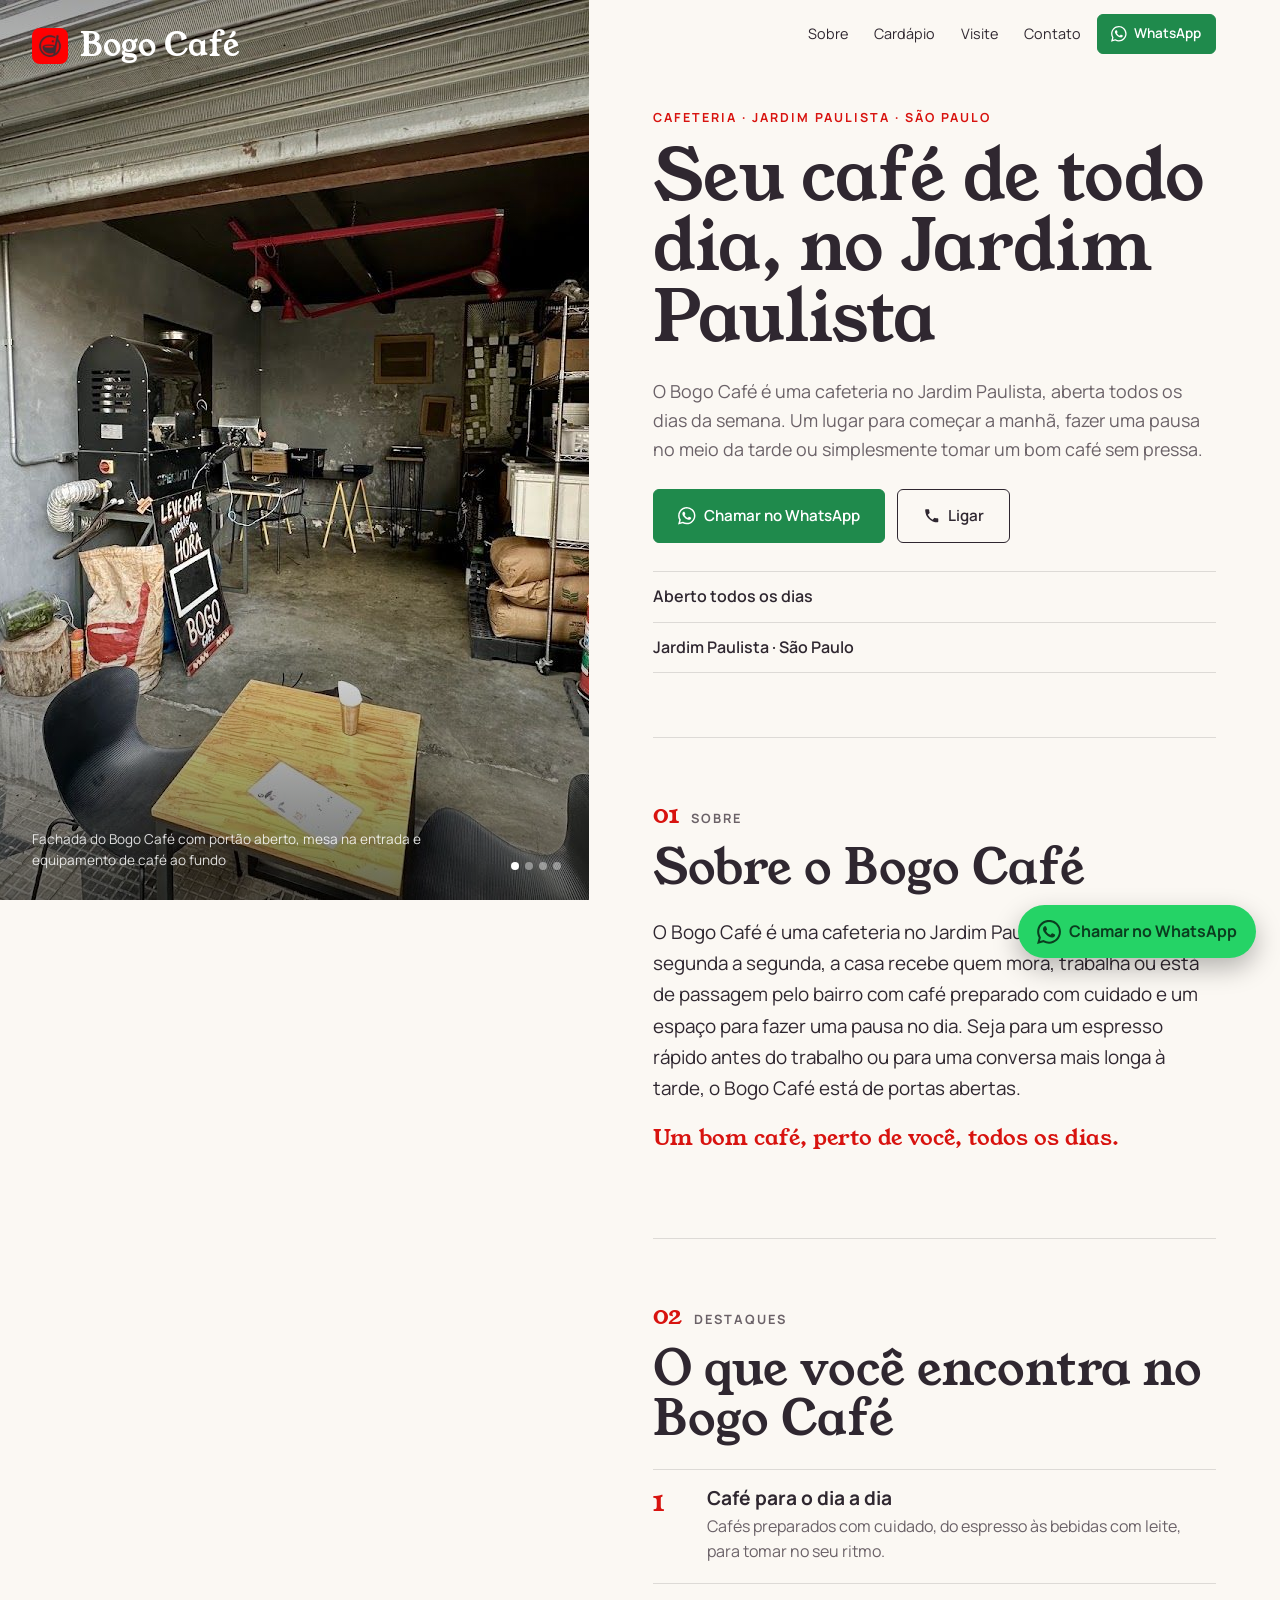
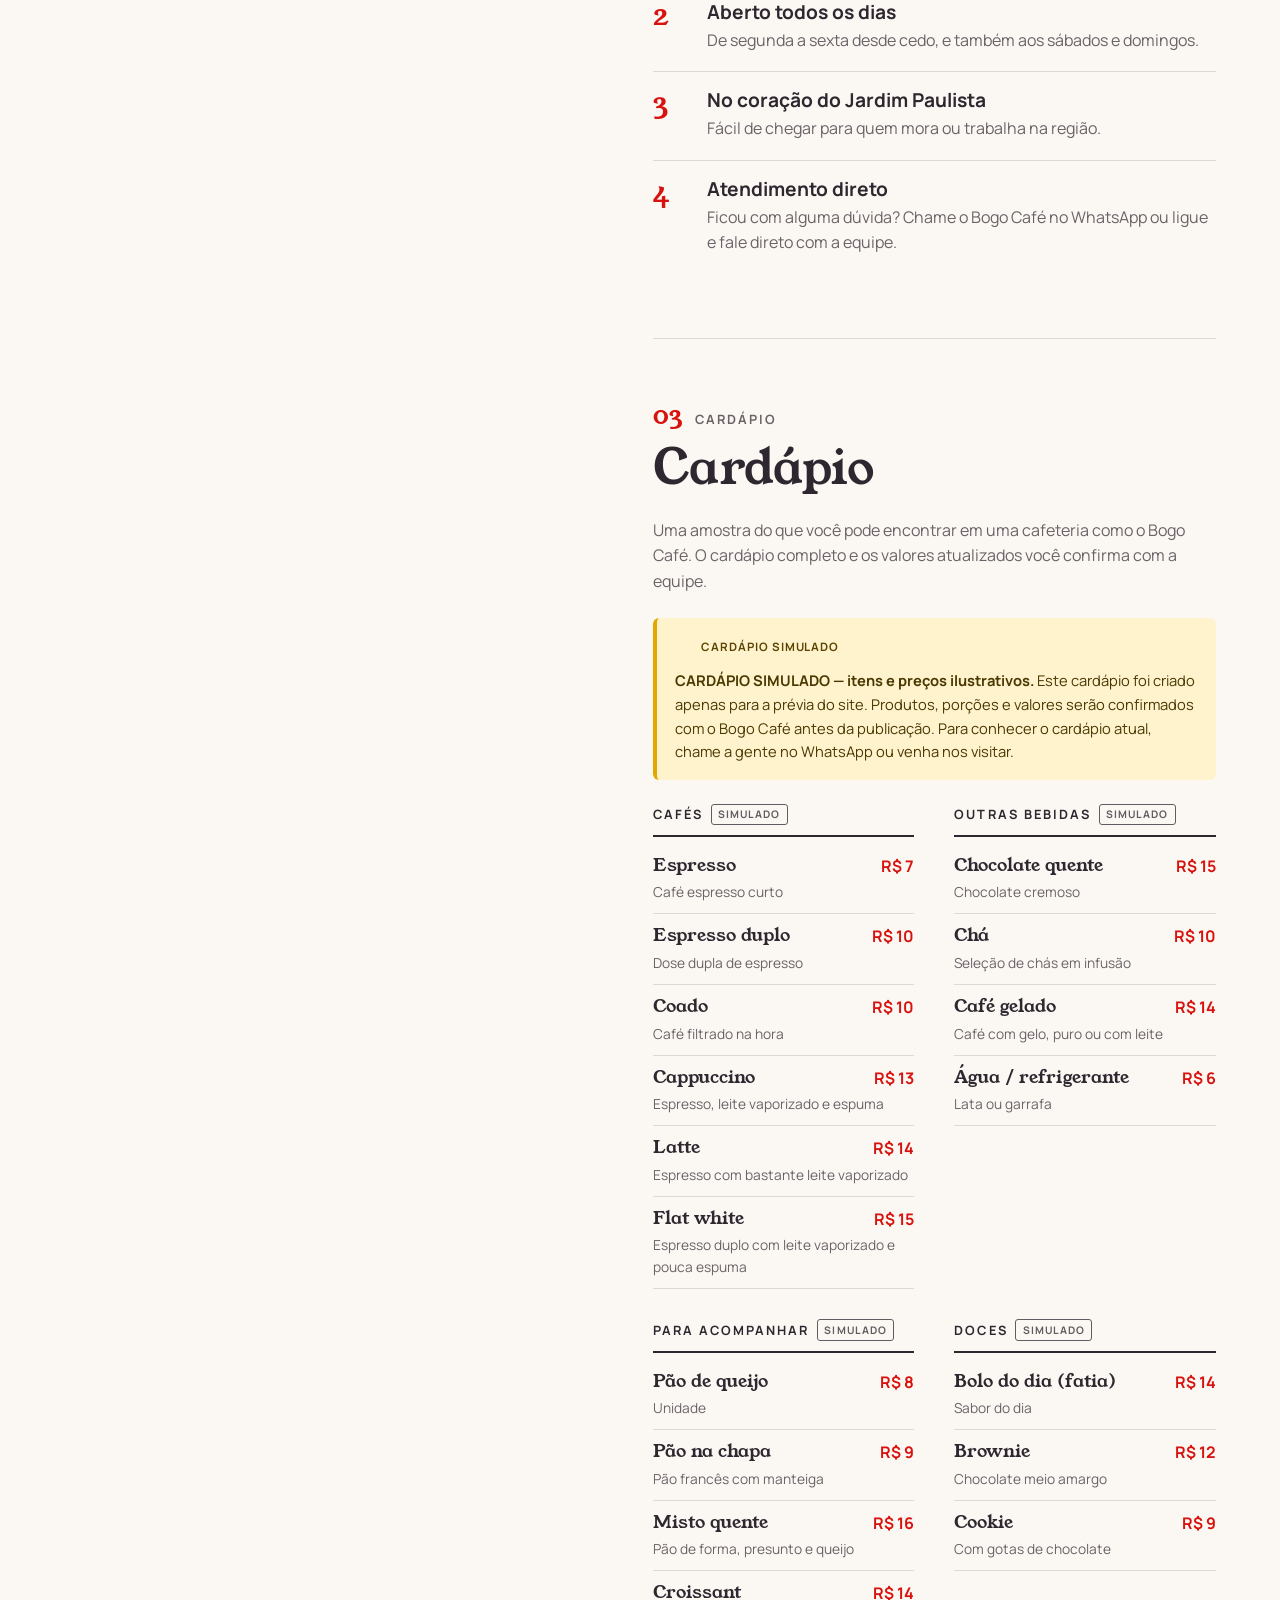
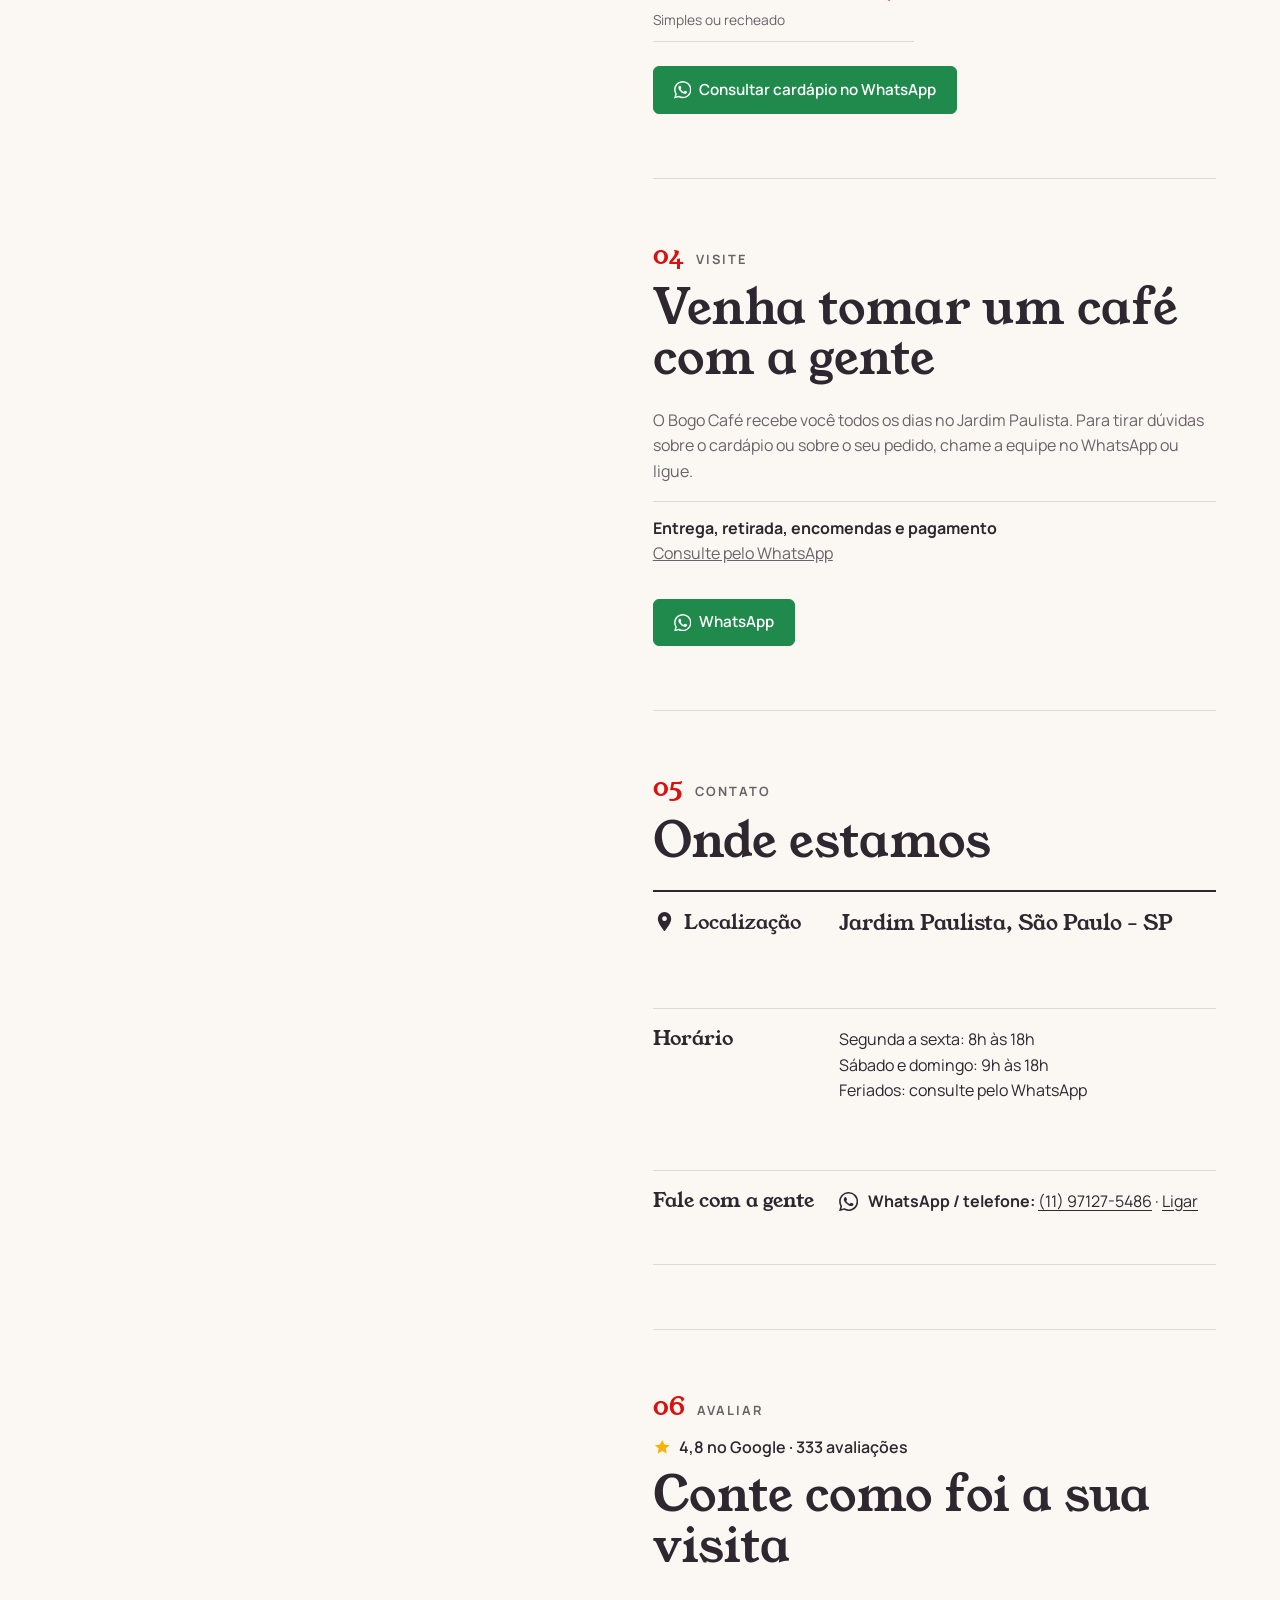
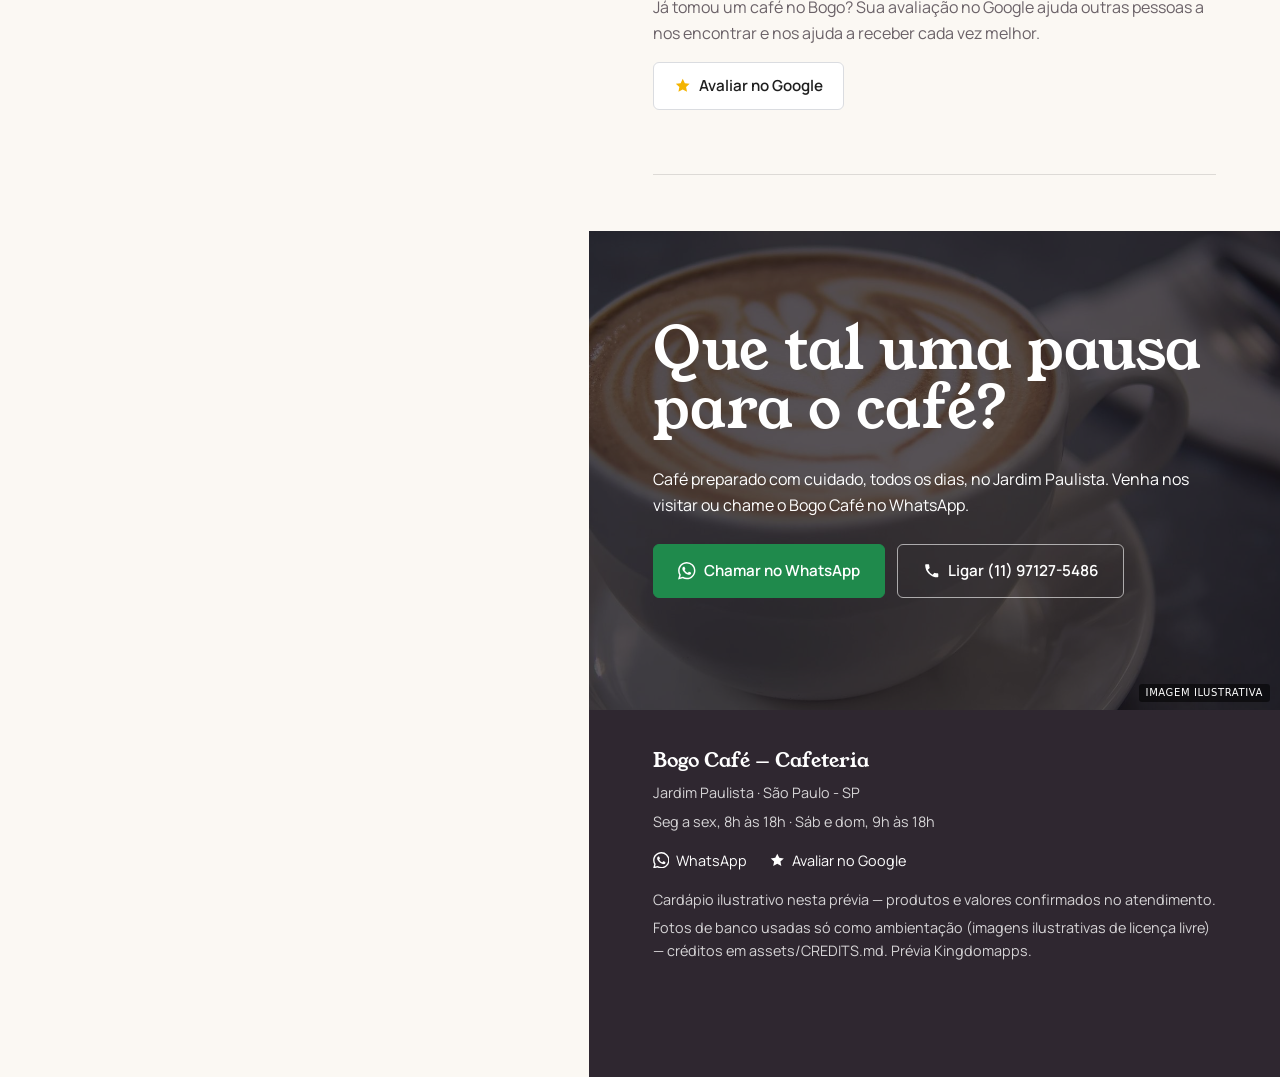
==== v2/index.html @ 87b7ca01 "publish: Bogo Café — 2 estruturas de layout (copy.md)" ====
<!DOCTYPE html>
<html lang="pt-BR">
<head>
<meta charset="UTF-8" />
<meta name="viewport" content="width=device-width, initial-scale=1" />
<meta name="robots" content="noindex, nofollow" />
<title>Bogo Café | Cafeteria no Jardim Paulista, São Paulo</title>
<meta name="description" content="Cafeteria no Jardim Paulista, em São Paulo. Aberta todos os dias para o seu café, com calma ou de passagem. Chame o Bogo Café no WhatsApp ou venha nos visitar." />
<meta name="theme-color" content="#2f2730" />
<link rel="icon" type="image/jpeg" href="../assets/img/mark.jpg" />
<link rel="preconnect" href="https://fonts.googleapis.com" />
<link rel="preconnect" href="https://fonts.gstatic.com" crossorigin />
<link rel="stylesheet" href="https://fonts.googleapis.com/css2?family=Young+Serif&family=Manrope:wght@400;500;600;700&display=swap" />
<link rel="stylesheet" href="../assets/core.css" />
<link rel="stylesheet" href="../assets/E06.css" />
<style>:root{--brand:#d8130f;--brand2:#f5efe6;--brand-ink:#2f2730}</style>
</head>
<body class="est-E06" data-hours='{"0": [[9, 18]], "1": [[8, 18]], "2": [[8, 18]], "3": [[8, 18]], "4": [[8, 18]], "5": [[8, 18]], "6": [[9, 18]]}' data-hours-unknown='[]'>
<!-- Kingdomapps · estrutura E06 (Janela fixa) · v2 · copy: copy.md -->
<a class="skip" href="#conteudo">Pular para o conteúdo</a>
<div class="e6-split">
<div class="e6-window" aria-label="Fotos de Bogo Café">
  <figure class="e6-frame on" data-i="0"><img src="../assets/img/fotos-foto-3.jpg" width="1200" height="900" alt="Fachada do Bogo Café com portão aberto, mesa na entrada e equipamento de café ao fundo" /><figcaption>Fachada do Bogo Café com portão aberto, mesa na entrada e equipamento de café ao fundo</figcaption></figure><figure class="e6-frame" data-i="1"><img src="../assets/img/fotos-foto-2.jpg" width="900" height="1200" alt="Balcão do Bogo Café com máquina de espresso e placas vermelhas com nomes de bebidas" loading="lazy" decoding="async" /><figcaption>Balcão do Bogo Café com máquina de espresso e placas vermelhas com nomes de bebidas</figcaption></figure><figure class="e6-frame" data-i="2"><img src="../assets/img/fotos-foto-4.jpg" width="770" height="1200" alt="Café com leite com arte na espuma, café coado, pão de queijo e fatia de bolo sobre mesa de madeira" loading="lazy" decoding="async" /><figcaption>Café com leite com arte na espuma, café coado, pão de queijo e fatia de bolo sobre mesa de madeira</figcaption></figure><figure class="e6-frame" data-i="3"><img src="../assets/img/fotos-foto-1.jpg" width="675" height="1200" alt="Pátio do Bogo Café com cadeiras de praia listradas, mesinha de madeira e plantas" loading="lazy" decoding="async" /><figcaption>Pátio do Bogo Café com cadeiras de praia listradas, mesinha de madeira e plantas</figcaption></figure>
  <div class="e6-window-brand"><img class="brand-mark e6-mark" src="../assets/img/mark.jpg" width="36" height="36" alt="" aria-hidden="true" /><span class="brand-word e6-wm">Bogo Café</span></div>
  <ol class="e6-dots" aria-hidden="true"><li class=on></li><li></li><li></li><li></li></ol>
</div>
<div class="e6-col">
<header class="site-header e6-header" id="header">
  <div class="header-inner e6-header-inner">
    <a class="brand" href="#topo" aria-label="Bogo Café — início"><img class="brand-mark e6-mark" src="../assets/img/mark.jpg" width="36" height="36" alt="" aria-hidden="true" /><span class="brand-word e6-word">Bogo Café</span></a>
    <nav class="site-nav" id="site-nav" aria-label="Principal"><ul><li><a href="#sobre">Sobre</a></li><li><a href="#cardapio">Cardápio</a></li><li><a href="#visite">Visite</a></li><li><a href="#contato">Contato</a></li></ul></nav>
    <a class="btn btn-wa btn-sm header-cta" href="https://wa.me/5511971275486?text=Ol%C3%A1%21%20Vim%20pelo%20site%20do%20Bogo%20Caf%C3%A9%20e%20gostaria%20de%20mais%20informa%C3%A7%C3%B5es." target="_blank" rel="noopener"><svg viewBox="0 0 24 24" aria-hidden="true" focusable="false"><path fill="currentColor" d="M17.47 14.38c-.3-.15-1.76-.87-2.03-.97-.27-.1-.47-.15-.67.15-.2.3-.77.97-.94 1.16-.17.2-.35.22-.64.07-.3-.15-1.26-.46-2.39-1.47-.88-.79-1.48-1.76-1.65-2.06-.17-.3-.02-.46.13-.6.13-.14.3-.35.45-.52.15-.17.2-.3.3-.5.1-.2.05-.37-.03-.52-.07-.15-.67-1.61-.92-2.2-.24-.58-.49-.5-.67-.51h-.57c-.2 0-.52.07-.8.37-.27.3-1.04 1.02-1.04 2.48s1.07 2.88 1.21 3.07c.15.2 2.1 3.2 5.08 4.49.71.31 1.26.49 1.7.63.71.22 1.36.19 1.87.12.57-.09 1.76-.72 2-1.41.25-.7.25-1.29.18-1.41-.08-.13-.27-.2-.57-.35zM12.05 21.78a9.87 9.87 0 0 1-5.03-1.38l-.36-.21-3.74.98 1-3.65-.24-.37a9.86 9.86 0 0 1-1.51-5.26c0-5.45 4.44-9.88 9.89-9.88 2.64 0 5.12 1.03 6.99 2.9a9.83 9.83 0 0 1 2.89 6.99c0 5.45-4.44 9.88-9.89 9.88zm8.41-18.3A11.82 11.82 0 0 0 12.05 0C5.5 0 .16 5.34.16 11.89c0 2.1.55 4.14 1.59 5.95L.06 24l6.3-1.65a11.88 11.88 0 0 0 5.69 1.45c6.55 0 11.89-5.34 11.89-11.89 0-3.18-1.24-6.17-3.48-8.41z"/></svg><span>WhatsApp</span></a>
    <button class="nav-toggle" type="button" aria-expanded="false" aria-controls="site-nav"><span class="sr-only">Abrir menu</span><span class="bars" aria-hidden="true"></span></button>
  </div>
</header>
<main id="conteudo">
<section class="e6-sec e6-hero" id="topo" data-shot="0" aria-labelledby="hero-title">
  <figure class="e6-inline e6-inline-hero"><img src="../assets/img/fotos-foto-3.jpg" width="1200" height="900" alt="Fachada do Bogo Café com portão aberto, mesa na entrada e equipamento de café ao fundo" fetchpriority="high" /></figure>
  <p class="e6-eyebrow">Cafeteria · Jardim Paulista · São Paulo</p>
  <h1 id="hero-title">Seu café de todo dia, no Jardim Paulista</h1>
  <p class="e6-lead">O Bogo Café é uma cafeteria no Jardim Paulista, aberta todos os dias da semana. Um lugar para começar a manhã, fazer uma pausa no meio da tarde ou simplesmente tomar um bom café sem pressa.</p>
  <div class="hero-ctas"><a class="btn btn-wa btn-lg" href="https://wa.me/5511971275486?text=Ol%C3%A1%21%20Vim%20pelo%20site%20do%20Bogo%20Caf%C3%A9%20e%20gostaria%20de%20mais%20informa%C3%A7%C3%B5es." target="_blank" rel="noopener"><svg viewBox="0 0 24 24" aria-hidden="true" focusable="false"><path fill="currentColor" d="M17.47 14.38c-.3-.15-1.76-.87-2.03-.97-.27-.1-.47-.15-.67.15-.2.3-.77.97-.94 1.16-.17.2-.35.22-.64.07-.3-.15-1.26-.46-2.39-1.47-.88-.79-1.48-1.76-1.65-2.06-.17-.3-.02-.46.13-.6.13-.14.3-.35.45-.52.15-.17.2-.3.3-.5.1-.2.05-.37-.03-.52-.07-.15-.67-1.61-.92-2.2-.24-.58-.49-.5-.67-.51h-.57c-.2 0-.52.07-.8.37-.27.3-1.04 1.02-1.04 2.48s1.07 2.88 1.21 3.07c.15.2 2.1 3.2 5.08 4.49.71.31 1.26.49 1.7.63.71.22 1.36.19 1.87.12.57-.09 1.76-.72 2-1.41.25-.7.25-1.29.18-1.41-.08-.13-.27-.2-.57-.35zM12.05 21.78a9.87 9.87 0 0 1-5.03-1.38l-.36-.21-3.74.98 1-3.65-.24-.37a9.86 9.86 0 0 1-1.51-5.26c0-5.45 4.44-9.88 9.89-9.88 2.64 0 5.12 1.03 6.99 2.9a9.83 9.83 0 0 1 2.89 6.99c0 5.45-4.44 9.88-9.89 9.88zm8.41-18.3A11.82 11.82 0 0 0 12.05 0C5.5 0 .16 5.34.16 11.89c0 2.1.55 4.14 1.59 5.95L.06 24l6.3-1.65a11.88 11.88 0 0 0 5.69 1.45c6.55 0 11.89-5.34 11.89-11.89 0-3.18-1.24-6.17-3.48-8.41z"/></svg><span>Chamar no WhatsApp</span></a><a class="btn btn-ghost btn-lg btn-tel" href="tel:+5511971275486"><svg viewBox="0 0 24 24" aria-hidden="true" focusable="false"><path fill="currentColor" d="M6.6 10.8a15.1 15.1 0 0 0 6.6 6.6l2.2-2.2a1 1 0 0 1 1-.25 11.4 11.4 0 0 0 3.6.57 1 1 0 0 1 1 1V20a1 1 0 0 1-1 1A17 17 0 0 1 3 4a1 1 0 0 1 1-1h3.5a1 1 0 0 1 1 1c0 1.25.2 2.45.57 3.57a1 1 0 0 1-.25 1z"/></svg><span>Ligar</span></a></div>
  <p class="open-badge" data-open-badge hidden></p>
  <ul class="e6-facts"><li>Aberto todos os dias</li><li>Jardim Paulista · São Paulo</li></ul>
</section>
<section class="e6-sec" id="sobre" data-shot="1" aria-labelledby="sobre-title">
  <figure class="e6-inline"><img src="../assets/img/fotos-foto-2.jpg" width="900" height="1200" alt="Balcão do Bogo Café com máquina de espresso e placas vermelhas com nomes de bebidas" loading="lazy" decoding="async" /></figure><p class="e6-chap"><span>01</span>Sobre</p><h2 id="sobre-title">Sobre o Bogo Café</h2><p class="e6-big">O Bogo Café é uma cafeteria no Jardim Paulista, em São Paulo. De segunda a segunda, a casa recebe quem mora, trabalha ou está de passagem pelo bairro com café preparado com cuidado e um espaço para fazer uma pausa no dia. Seja para um espresso rápido antes do trabalho ou para uma conversa mais longa à tarde, o Bogo Café está de portas abertas.</p><p class="e6-sign">Um bom café, perto de você, todos os dias.</p>
</section>
<section class="e6-sec" id="destaques" data-shot="2" aria-labelledby="dest-title">
  <figure class="e6-inline"><img src="../assets/img/fotos-foto-4.jpg" width="770" height="1200" alt="Café com leite com arte na espuma, café coado, pão de queijo e fatia de bolo sobre mesa de madeira" loading="lazy" decoding="async" /></figure><p class="e6-chap"><span>02</span>Destaques</p><h2 id="dest-title">O que você encontra no Bogo Café</h2><ol class="e6-list"><li><span class="e6-n" aria-hidden="true">1</span><div><h3>Café para o dia a dia</h3><p>Cafés preparados com cuidado, do espresso às bebidas com leite, para tomar no seu ritmo.</p></div></li><li><span class="e6-n" aria-hidden="true">2</span><div><h3>Aberto todos os dias</h3><p>De segunda a sexta desde cedo, e também aos sábados e domingos.</p></div></li><li><span class="e6-n" aria-hidden="true">3</span><div><h3>No coração do Jardim Paulista</h3><p>Fácil de chegar para quem mora ou trabalha na região.</p></div></li><li><span class="e6-n" aria-hidden="true">4</span><div><h3>Atendimento direto</h3><p>Ficou com alguma dúvida? Chame o Bogo Café no WhatsApp ou ligue e fale direto com a equipe.</p></div></li></ol>
</section>
<section class="e6-sec" id="cardapio" data-shot="3" aria-labelledby="menu-title">
  <figure class="e6-inline"><img src="../assets/img/fotos-foto-1.jpg" width="675" height="1200" alt="Pátio do Bogo Café com cadeiras de praia listradas, mesinha de madeira e plantas" loading="lazy" decoding="async" /></figure><p class="e6-chap"><span>03</span>Cardápio</p><h2 id="menu-title">Cardápio</h2><p class="e6-muted">Uma amostra do que você pode encontrar em uma cafeteria como o Bogo Café. O cardápio completo e os valores atualizados você confirma com a equipe.</p>
  <div class="sim-notice" role="note"><span class="sim-badge">Cardápio simulado</span><p><strong>CARDÁPIO SIMULADO — itens e preços ilustrativos.</strong> Este cardápio foi criado apenas para a prévia do site. Produtos, porções e valores serão confirmados com o Bogo Café antes da publicação. Para conhecer o cardápio atual, chame a gente no WhatsApp ou venha nos visitar.</p></div>
  <div class="e6-menu"><div class="e6-cat"><h3>Cafés <span class="sim-tag">Simulado</span></h3><ul><li><span class="e6-dish">Espresso</span><span class="e6-price">R$ 7</span><span class="e6-desc">Café espresso curto</span></li><li><span class="e6-dish">Espresso duplo</span><span class="e6-price">R$ 10</span><span class="e6-desc">Dose dupla de espresso</span></li><li><span class="e6-dish">Coado</span><span class="e6-price">R$ 10</span><span class="e6-desc">Café filtrado na hora</span></li><li><span class="e6-dish">Cappuccino</span><span class="e6-price">R$ 13</span><span class="e6-desc">Espresso, leite vaporizado e espuma</span></li><li><span class="e6-dish">Latte</span><span class="e6-price">R$ 14</span><span class="e6-desc">Espresso com bastante leite vaporizado</span></li><li><span class="e6-dish">Flat white</span><span class="e6-price">R$ 15</span><span class="e6-desc">Espresso duplo com leite vaporizado e pouca espuma</span></li></ul></div><div class="e6-cat"><h3>Outras bebidas <span class="sim-tag">Simulado</span></h3><ul><li><span class="e6-dish">Chocolate quente</span><span class="e6-price">R$ 15</span><span class="e6-desc">Chocolate cremoso</span></li><li><span class="e6-dish">Chá</span><span class="e6-price">R$ 10</span><span class="e6-desc">Seleção de chás em infusão</span></li><li><span class="e6-dish">Café gelado</span><span class="e6-price">R$ 14</span><span class="e6-desc">Café com gelo, puro ou com leite</span></li><li><span class="e6-dish">Água / refrigerante</span><span class="e6-price">R$ 6</span><span class="e6-desc">Lata ou garrafa</span></li></ul></div><div class="e6-cat"><h3>Para acompanhar <span class="sim-tag">Simulado</span></h3><ul><li><span class="e6-dish">Pão de queijo</span><span class="e6-price">R$ 8</span><span class="e6-desc">Unidade</span></li><li><span class="e6-dish">Pão na chapa</span><span class="e6-price">R$ 9</span><span class="e6-desc">Pão francês com manteiga</span></li><li><span class="e6-dish">Misto quente</span><span class="e6-price">R$ 16</span><span class="e6-desc">Pão de forma, presunto e queijo</span></li><li><span class="e6-dish">Croissant</span><span class="e6-price">R$ 14</span><span class="e6-desc">Simples ou recheado</span></li></ul></div><div class="e6-cat"><h3>Doces <span class="sim-tag">Simulado</span></h3><ul><li><span class="e6-dish">Bolo do dia (fatia)</span><span class="e6-price">R$ 14</span><span class="e6-desc">Sabor do dia</span></li><li><span class="e6-dish">Brownie</span><span class="e6-price">R$ 12</span><span class="e6-desc">Chocolate meio amargo</span></li><li><span class="e6-dish">Cookie</span><span class="e6-price">R$ 9</span><span class="e6-desc">Com gotas de chocolate</span></li></ul></div></div>
  <div class="e6-after"><a class="btn btn-wa" href="https://wa.me/5511971275486?text=Ol%C3%A1%21%20Vim%20pelo%20site%20do%20Bogo%20Caf%C3%A9%20e%20gostaria%20de%20mais%20informa%C3%A7%C3%B5es." target="_blank" rel="noopener"><svg viewBox="0 0 24 24" aria-hidden="true" focusable="false"><path fill="currentColor" d="M17.47 14.38c-.3-.15-1.76-.87-2.03-.97-.27-.1-.47-.15-.67.15-.2.3-.77.97-.94 1.16-.17.2-.35.22-.64.07-.3-.15-1.26-.46-2.39-1.47-.88-.79-1.48-1.76-1.65-2.06-.17-.3-.02-.46.13-.6.13-.14.3-.35.45-.52.15-.17.2-.3.3-.5.1-.2.05-.37-.03-.52-.07-.15-.67-1.61-.92-2.2-.24-.58-.49-.5-.67-.51h-.57c-.2 0-.52.07-.8.37-.27.3-1.04 1.02-1.04 2.48s1.07 2.88 1.21 3.07c.15.2 2.1 3.2 5.08 4.49.71.31 1.26.49 1.7.63.71.22 1.36.19 1.87.12.57-.09 1.76-.72 2-1.41.25-.7.25-1.29.18-1.41-.08-.13-.27-.2-.57-.35zM12.05 21.78a9.87 9.87 0 0 1-5.03-1.38l-.36-.21-3.74.98 1-3.65-.24-.37a9.86 9.86 0 0 1-1.51-5.26c0-5.45 4.44-9.88 9.89-9.88 2.64 0 5.12 1.03 6.99 2.9a9.83 9.83 0 0 1 2.89 6.99c0 5.45-4.44 9.88-9.89 9.88zm8.41-18.3A11.82 11.82 0 0 0 12.05 0C5.5 0 .16 5.34.16 11.89c0 2.1.55 4.14 1.59 5.95L.06 24l6.3-1.65a11.88 11.88 0 0 0 5.69 1.45c6.55 0 11.89-5.34 11.89-11.89 0-3.18-1.24-6.17-3.48-8.41z"/></svg><span>Consultar cardápio no WhatsApp</span></a></div>
</section>
<section class="e6-sec" id="visite" data-shot="4" aria-labelledby="ent-title">
  <figure class="e6-inline"><img src="../assets/img/fotos-foto-3.jpg" width="1200" height="900" alt="Fachada do Bogo Café com portão aberto, mesa na entrada e equipamento de café ao fundo" loading="lazy" decoding="async" /></figure><p class="e6-chap"><span>04</span>Visite</p><h2 id="ent-title">Venha tomar um café com a gente</h2><p class="e6-muted">O Bogo Café recebe você todos os dias no Jardim Paulista. Para tirar dúvidas sobre o cardápio ou sobre o seu pedido, chame a equipe no WhatsApp ou ligue.</p>
  <dl class="e6-kv"><div><dt>Entrega, retirada, encomendas e pagamento</dt><dd><a href="https://wa.me/5511971275486?text=Ol%C3%A1%21%20Vim%20pelo%20site%20do%20Bogo%20Caf%C3%A9%20e%20gostaria%20de%20mais%20informa%C3%A7%C3%B5es." target="_blank" rel="noopener">Consulte pelo WhatsApp</a></dd></div></dl><div class="order-links"><a class="btn btn-wa" href="https://wa.me/5511971275486?text=Ol%C3%A1%21%20Vim%20pelo%20site%20do%20Bogo%20Caf%C3%A9%20e%20gostaria%20de%20mais%20informa%C3%A7%C3%B5es." target="_blank" rel="noopener"><svg viewBox="0 0 24 24" aria-hidden="true" focusable="false"><path fill="currentColor" d="M17.47 14.38c-.3-.15-1.76-.87-2.03-.97-.27-.1-.47-.15-.67.15-.2.3-.77.97-.94 1.16-.17.2-.35.22-.64.07-.3-.15-1.26-.46-2.39-1.47-.88-.79-1.48-1.76-1.65-2.06-.17-.3-.02-.46.13-.6.13-.14.3-.35.45-.52.15-.17.2-.3.3-.5.1-.2.05-.37-.03-.52-.07-.15-.67-1.61-.92-2.2-.24-.58-.49-.5-.67-.51h-.57c-.2 0-.52.07-.8.37-.27.3-1.04 1.02-1.04 2.48s1.07 2.88 1.21 3.07c.15.2 2.1 3.2 5.08 4.49.71.31 1.26.49 1.7.63.71.22 1.36.19 1.87.12.57-.09 1.76-.72 2-1.41.25-.7.25-1.29.18-1.41-.08-.13-.27-.2-.57-.35zM12.05 21.78a9.87 9.87 0 0 1-5.03-1.38l-.36-.21-3.74.98 1-3.65-.24-.37a9.86 9.86 0 0 1-1.51-5.26c0-5.45 4.44-9.88 9.89-9.88 2.64 0 5.12 1.03 6.99 2.9a9.83 9.83 0 0 1 2.89 6.99c0 5.45-4.44 9.88-9.89 9.88zm8.41-18.3A11.82 11.82 0 0 0 12.05 0C5.5 0 .16 5.34.16 11.89c0 2.1.55 4.14 1.59 5.95L.06 24l6.3-1.65a11.88 11.88 0 0 0 5.69 1.45c6.55 0 11.89-5.34 11.89-11.89 0-3.18-1.24-6.17-3.48-8.41z"/></svg><span>WhatsApp</span></a></div>
</section>
<section class="e6-sec" id="contato" data-shot="5" aria-labelledby="ct-title">
  <p class="e6-chap"><span>05</span>Contato</p><h2 id="ct-title">Onde estamos</h2>
  <div class="e6-sheet"><div class="ct-card ct-addr"><h3><svg viewBox="0 0 24 24" aria-hidden="true" focusable="false"><path fill="currentColor" d="M12 2a7 7 0 0 0-7 7c0 5.25 7 13 7 13s7-7.75 7-13a7 7 0 0 0-7-7zm0 9.5a2.5 2.5 0 1 1 0-5 2.5 2.5 0 0 1 0 5z"/></svg><span>Localização</span></h3><p>Jardim Paulista, São Paulo - SP</p></div><div class="ct-card ct-hours"><h3>Horário</h3><p>Segunda a sexta: 8h às 18h<br />Sábado e domingo: 9h às 18h<br />Feriados: consulte pelo WhatsApp</p><p class="open-badge" data-open-badge hidden></p></div><div class="ct-card"><h3>Fale com a gente</h3><ul class="ct-list"><li><svg viewBox="0 0 24 24" aria-hidden="true" focusable="false"><path fill="currentColor" d="M17.47 14.38c-.3-.15-1.76-.87-2.03-.97-.27-.1-.47-.15-.67.15-.2.3-.77.97-.94 1.16-.17.2-.35.22-.64.07-.3-.15-1.26-.46-2.39-1.47-.88-.79-1.48-1.76-1.65-2.06-.17-.3-.02-.46.13-.6.13-.14.3-.35.45-.52.15-.17.2-.3.3-.5.1-.2.05-.37-.03-.52-.07-.15-.67-1.61-.92-2.2-.24-.58-.49-.5-.67-.51h-.57c-.2 0-.52.07-.8.37-.27.3-1.04 1.02-1.04 2.48s1.07 2.88 1.21 3.07c.15.2 2.1 3.2 5.08 4.49.71.31 1.26.49 1.7.63.71.22 1.36.19 1.87.12.57-.09 1.76-.72 2-1.41.25-.7.25-1.29.18-1.41-.08-.13-.27-.2-.57-.35zM12.05 21.78a9.87 9.87 0 0 1-5.03-1.38l-.36-.21-3.74.98 1-3.65-.24-.37a9.86 9.86 0 0 1-1.51-5.26c0-5.45 4.44-9.88 9.89-9.88 2.64 0 5.12 1.03 6.99 2.9a9.83 9.83 0 0 1 2.89 6.99c0 5.45-4.44 9.88-9.89 9.88zm8.41-18.3A11.82 11.82 0 0 0 12.05 0C5.5 0 .16 5.34.16 11.89c0 2.1.55 4.14 1.59 5.95L.06 24l6.3-1.65a11.88 11.88 0 0 0 5.69 1.45c6.55 0 11.89-5.34 11.89-11.89 0-3.18-1.24-6.17-3.48-8.41z"/></svg><span><strong>WhatsApp / telefone:</strong> <a href="https://wa.me/5511971275486?text=Ol%C3%A1%21%20Vim%20pelo%20site%20do%20Bogo%20Caf%C3%A9%20e%20gostaria%20de%20mais%20informa%C3%A7%C3%B5es." target="_blank" rel="noopener">(11) 97127-5486</a> · <a href="tel:+5511971275486">Ligar</a></span></li></ul></div></div>
</section>
<section class="e6-sec e6-review" id="avaliar" data-shot="6" aria-labelledby="av-title">
  <p class="e6-chap"><span>06</span>Avaliar</p><p class="selo"><svg viewBox="0 0 24 24" aria-hidden="true" focusable="false"><path fill="currentColor" d="M12 2.5l2.9 6 6.6.8-4.9 4.5 1.3 6.5L12 17.1l-5.9 3.2 1.3-6.5L2.5 9.3l6.6-.8z"/></svg><span>4,8 no Google · 333 avaliações</span></p><h2 id="av-title">Conte como foi a sua visita</h2><p class="e6-muted">Já tomou um café no Bogo? Sua avaliação no Google ajuda outras pessoas a nos encontrar e nos ajuda a receber cada vez melhor.</p><a class="btn btn-review" href="https://search.google.com/local/writereview?placeid=ChIJn5qVHu9ZzpQRwru6_Yf-N1U" target="_blank" rel="noopener"><svg viewBox="0 0 24 24" aria-hidden="true" focusable="false"><path fill="currentColor" d="M12 2.5l2.9 6 6.6.8-4.9 4.5 1.3 6.5L12 17.1l-5.9 3.2 1.3-6.5L2.5 9.3l6.6-.8z"/></svg><span>Avaliar no Google</span></a>
</section>
<section class="e6-cta cta-final" id="cta-final" aria-labelledby="cta-title">
  <div class="amb amb-cta" style="--amb:url('../assets/img/ambiente-latte-art.jpg')" aria-hidden="true"><span class="amb-tag">Imagem ilustrativa</span></div>
  <div class="e6-cta-inner"><h2 id="cta-title">Que tal uma pausa para o café?</h2><p>Café preparado com cuidado, todos os dias, no Jardim Paulista. Venha nos visitar ou chame o Bogo Café no WhatsApp.</p><div class="hero-ctas"><a class="btn btn-wa btn-lg" href="https://wa.me/5511971275486?text=Ol%C3%A1%21%20Vim%20pelo%20site%20do%20Bogo%20Caf%C3%A9%20e%20gostaria%20de%20mais%20informa%C3%A7%C3%B5es." target="_blank" rel="noopener"><svg viewBox="0 0 24 24" aria-hidden="true" focusable="false"><path fill="currentColor" d="M17.47 14.38c-.3-.15-1.76-.87-2.03-.97-.27-.1-.47-.15-.67.15-.2.3-.77.97-.94 1.16-.17.2-.35.22-.64.07-.3-.15-1.26-.46-2.39-1.47-.88-.79-1.48-1.76-1.65-2.06-.17-.3-.02-.46.13-.6.13-.14.3-.35.45-.52.15-.17.2-.3.3-.5.1-.2.05-.37-.03-.52-.07-.15-.67-1.61-.92-2.2-.24-.58-.49-.5-.67-.51h-.57c-.2 0-.52.07-.8.37-.27.3-1.04 1.02-1.04 2.48s1.07 2.88 1.21 3.07c.15.2 2.1 3.2 5.08 4.49.71.31 1.26.49 1.7.63.71.22 1.36.19 1.87.12.57-.09 1.76-.72 2-1.41.25-.7.25-1.29.18-1.41-.08-.13-.27-.2-.57-.35zM12.05 21.78a9.87 9.87 0 0 1-5.03-1.38l-.36-.21-3.74.98 1-3.65-.24-.37a9.86 9.86 0 0 1-1.51-5.26c0-5.45 4.44-9.88 9.89-9.88 2.64 0 5.12 1.03 6.99 2.9a9.83 9.83 0 0 1 2.89 6.99c0 5.45-4.44 9.88-9.89 9.88zm8.41-18.3A11.82 11.82 0 0 0 12.05 0C5.5 0 .16 5.34.16 11.89c0 2.1.55 4.14 1.59 5.95L.06 24l6.3-1.65a11.88 11.88 0 0 0 5.69 1.45c6.55 0 11.89-5.34 11.89-11.89 0-3.18-1.24-6.17-3.48-8.41z"/></svg><span>Chamar no WhatsApp</span></a><a class="btn btn-ghost btn-lg" href="tel:+5511971275486"><svg viewBox="0 0 24 24" aria-hidden="true" focusable="false"><path fill="currentColor" d="M6.6 10.8a15.1 15.1 0 0 0 6.6 6.6l2.2-2.2a1 1 0 0 1 1-.25 11.4 11.4 0 0 0 3.6.57 1 1 0 0 1 1 1V20a1 1 0 0 1-1 1A17 17 0 0 1 3 4a1 1 0 0 1 1-1h3.5a1 1 0 0 1 1 1c0 1.25.2 2.45.57 3.57a1 1 0 0 1-.25 1z"/></svg><span>Ligar (11) 97127-5486</span></a></div></div>
</section>
</main>
<footer class="site-footer e6-footer">
  <p class="f-name">Bogo Café — Cafeteria</p><p>Jardim Paulista · São Paulo - SP</p><p>Seg a sex, 8h às 18h · Sáb e dom, 9h às 18h</p>
  <nav class="f-links" aria-label="Links"><a href="https://wa.me/5511971275486?text=Ol%C3%A1%21%20Vim%20pelo%20site%20do%20Bogo%20Caf%C3%A9%20e%20gostaria%20de%20mais%20informa%C3%A7%C3%B5es." target="_blank" rel="noopener"><svg viewBox="0 0 24 24" aria-hidden="true" focusable="false"><path fill="currentColor" d="M17.47 14.38c-.3-.15-1.76-.87-2.03-.97-.27-.1-.47-.15-.67.15-.2.3-.77.97-.94 1.16-.17.2-.35.22-.64.07-.3-.15-1.26-.46-2.39-1.47-.88-.79-1.48-1.76-1.65-2.06-.17-.3-.02-.46.13-.6.13-.14.3-.35.45-.52.15-.17.2-.3.3-.5.1-.2.05-.37-.03-.52-.07-.15-.67-1.61-.92-2.2-.24-.58-.49-.5-.67-.51h-.57c-.2 0-.52.07-.8.37-.27.3-1.04 1.02-1.04 2.48s1.07 2.88 1.21 3.07c.15.2 2.1 3.2 5.08 4.49.71.31 1.26.49 1.7.63.71.22 1.36.19 1.87.12.57-.09 1.76-.72 2-1.41.25-.7.25-1.29.18-1.41-.08-.13-.27-.2-.57-.35zM12.05 21.78a9.87 9.87 0 0 1-5.03-1.38l-.36-.21-3.74.98 1-3.65-.24-.37a9.86 9.86 0 0 1-1.51-5.26c0-5.45 4.44-9.88 9.89-9.88 2.64 0 5.12 1.03 6.99 2.9a9.83 9.83 0 0 1 2.89 6.99c0 5.45-4.44 9.88-9.89 9.88zm8.41-18.3A11.82 11.82 0 0 0 12.05 0C5.5 0 .16 5.34.16 11.89c0 2.1.55 4.14 1.59 5.95L.06 24l6.3-1.65a11.88 11.88 0 0 0 5.69 1.45c6.55 0 11.89-5.34 11.89-11.89 0-3.18-1.24-6.17-3.48-8.41z"/></svg><span>WhatsApp</span></a><a href="https://search.google.com/local/writereview?placeid=ChIJn5qVHu9ZzpQRwru6_Yf-N1U" target="_blank" rel="noopener"><svg viewBox="0 0 24 24" aria-hidden="true" focusable="false"><path fill="currentColor" d="M12 2.5l2.9 6 6.6.8-4.9 4.5 1.3 6.5L12 17.1l-5.9 3.2 1.3-6.5L2.5 9.3l6.6-.8z"/></svg><span>Avaliar no Google</span></a></nav>
  <p class="f-note">Cardápio ilustrativo nesta prévia — produtos e valores confirmados no atendimento.</p>
  <p class="f-credit">Fotos de banco usadas só como ambientação (imagens ilustrativas de licença livre) — créditos em assets/CREDITS.md. Prévia Kingdomapps.</p>
</footer>
</div>
</div>
<a class="wa-float" href="https://wa.me/5511971275486?text=Ol%C3%A1%21%20Vim%20pelo%20site%20do%20Bogo%20Caf%C3%A9%20e%20gostaria%20de%20mais%20informa%C3%A7%C3%B5es." target="_blank" rel="noopener" aria-label="Chamar o Bogo Café no WhatsApp"><svg viewBox="0 0 24 24" aria-hidden="true" focusable="false"><path fill="currentColor" d="M17.47 14.38c-.3-.15-1.76-.87-2.03-.97-.27-.1-.47-.15-.67.15-.2.3-.77.97-.94 1.16-.17.2-.35.22-.64.07-.3-.15-1.26-.46-2.39-1.47-.88-.79-1.48-1.76-1.65-2.06-.17-.3-.02-.46.13-.6.13-.14.3-.35.45-.52.15-.17.2-.3.3-.5.1-.2.05-.37-.03-.52-.07-.15-.67-1.61-.92-2.2-.24-.58-.49-.5-.67-.51h-.57c-.2 0-.52.07-.8.37-.27.3-1.04 1.02-1.04 2.48s1.07 2.88 1.21 3.07c.15.2 2.1 3.2 5.08 4.49.71.31 1.26.49 1.7.63.71.22 1.36.19 1.87.12.57-.09 1.76-.72 2-1.41.25-.7.25-1.29.18-1.41-.08-.13-.27-.2-.57-.35zM12.05 21.78a9.87 9.87 0 0 1-5.03-1.38l-.36-.21-3.74.98 1-3.65-.24-.37a9.86 9.86 0 0 1-1.51-5.26c0-5.45 4.44-9.88 9.89-9.88 2.64 0 5.12 1.03 6.99 2.9a9.83 9.83 0 0 1 2.89 6.99c0 5.45-4.44 9.88-9.89 9.88zm8.41-18.3A11.82 11.82 0 0 0 12.05 0C5.5 0 .16 5.34.16 11.89c0 2.1.55 4.14 1.59 5.95L.06 24l6.3-1.65a11.88 11.88 0 0 0 5.69 1.45c6.55 0 11.89-5.34 11.89-11.89 0-3.18-1.24-6.17-3.48-8.41z"/></svg><span>Chamar no WhatsApp</span></a>
<script>
(function(){var fr=[].slice.call(document.querySelectorAll('.e6-frame')),dots=[].slice.call(document.querySelectorAll('.e6-dots li'));
if(!fr.length||!('IntersectionObserver' in window))return;
function show(i){i=i%fr.length;fr.forEach(function(f,j){f.classList.toggle('on',j===i)});dots.forEach(function(x,j){x.classList.toggle('on',j===i)})}
var io=new IntersectionObserver(function(es){es.forEach(function(e){if(e.isIntersecting)show(+e.target.getAttribute('data-shot'))})},{rootMargin:'-45% 0px -50% 0px'});
[].forEach.call(document.querySelectorAll('[data-shot]'),function(s){io.observe(s)});})();
</script>
<script src="../assets/site.js" defer></script>
</body>
</html>
---- assets/core.css ----
/* Kingdomapps — base institucional (estrutura e mecânica comuns às 3 skins) */
*,*::before,*::after{box-sizing:border-box}
html{scroll-behavior:smooth;-webkit-text-size-adjust:100%}
body{margin:0;background:var(--bg);color:var(--ink);font-family:var(--font-body);font-size:16px;line-height:1.6;text-rendering:optimizeLegibility}
img{max-width:100%;height:auto;display:block}
a{color:inherit}
h1,h2,h3{font-family:var(--font-display);line-height:1.1;margin:0 0 .5em;font-weight:var(--display-weight,600)}
p{margin:0 0 1em}
ul,ol{margin:0;padding:0}
svg{width:1.15em;height:1.15em;flex:none}
.sr-only{position:absolute;width:1px;height:1px;overflow:hidden;clip:rect(0 0 0 0);white-space:nowrap}
.skip{position:absolute;left:12px;top:-60px;z-index:100;background:var(--ink);color:var(--bg);padding:10px 14px}
.skip:focus{top:12px}
:focus-visible{outline:3px solid var(--focus,var(--brand2));outline-offset:3px}
.wrap{width:100%;max-width:1180px;margin:0 auto;padding:0 20px}
.sec{padding:var(--sec-pad,72px) 0;position:relative}
.kicker{font-size:.78rem;letter-spacing:.18em;text-transform:uppercase;color:var(--muted);margin-bottom:.8em;display:flex;align-items:center;gap:.6em;flex-wrap:wrap}
.lead{font-size:1.08rem;color:var(--muted)}
.tbc{display:inline-block;font-size:.78em;padding:.1em .6em;border:1px dashed currentColor;border-radius:99px;opacity:.85;white-space:nowrap}
.interim-flag{margin:0;padding:8px 20px;background:#fff3cd;color:#5c4400;font:600 13px/1.4 system-ui,sans-serif;text-align:center}
/* botões */
.btn{display:inline-flex;align-items:center;justify-content:center;gap:.55em;min-height:46px;padding:.7em 1.3em;text-decoration:none;font-weight:600;border:1px solid transparent;border-radius:var(--btn-radius,6px);cursor:pointer;transition:transform .15s ease,background .2s ease,color .2s ease,border-color .2s ease;font-family:var(--font-btn,var(--font-body));letter-spacing:var(--btn-track,0);text-transform:var(--btn-case,none);font-size:var(--btn-size,.95rem)}
.btn:hover{transform:translateY(-1px)}
.btn-lg{min-height:54px;padding:.85em 1.6em}
.btn-sm{min-height:40px;padding:.5em 1em;font-size:.85rem}
.btn-wa{background:var(--wa-bg);color:var(--wa-ink);border-color:var(--wa-bg)}
.btn-wa:hover{background:var(--wa-hover,var(--wa-bg))}
.btn-ghost{background:transparent;color:inherit;border-color:currentColor}
.btn-review{background:var(--review-bg,#fff);color:var(--review-ink,#1f1f1f);border-color:var(--review-line,#dadce0)}
.btn-review svg{color:#f4b400}
/* header */
.site-header{position:sticky;top:0;z-index:50;background:var(--header-bg,var(--bg));color:var(--header-ink,var(--ink));transition:background .25s ease,box-shadow .25s ease}
.header-inner{display:flex;align-items:center;gap:16px;min-height:68px}
.brand{display:flex;align-items:center;gap:10px;text-decoration:none;margin-right:auto}
.brand-logo{width:46px;height:46px;object-fit:cover;border-radius:var(--logo-radius,50%);background:#fff}
.brand-word{font-family:var(--font-display);font-size:1.35rem;font-weight:var(--display-weight,600);line-height:1}
.site-nav ul{list-style:none;display:flex;gap:26px}
.site-nav a{text-decoration:none;font-size:.9rem}
.site-nav a:hover{text-decoration:underline;text-underline-offset:6px}
.nav-toggle{display:none;background:none;border:0;color:inherit;width:44px;height:44px;cursor:pointer;padding:0}
.nav-toggle .bars,.nav-toggle .bars::before,.nav-toggle .bars::after{display:block;width:22px;height:2px;background:currentColor;margin:auto;position:relative;transition:transform .2s ease}
.nav-toggle .bars::before,.nav-toggle .bars::after{content:"";position:absolute;left:0}
.nav-toggle .bars::before{top:-7px}.nav-toggle .bars::after{top:7px}
.nav-open .nav-toggle .bars{background:transparent}
.nav-open .nav-toggle .bars::before{transform:translateY(7px) rotate(45deg)}
.nav-open .nav-toggle .bars::after{transform:translateY(-7px) rotate(-45deg)}
@media (max-width:880px){
  .nav-toggle{display:block}
  .header-cta span{display:none}
  .header-cta{padding:.5em .7em}
  .site-nav{position:fixed;inset:68px 0 auto 0;background:var(--nav-mobile-bg,var(--bg));color:var(--ink);padding:12px 20px 24px;box-shadow:0 18px 30px rgba(0,0,0,.18);transform:translateY(-12px);opacity:0;visibility:hidden;transition:.2s ease}
  .nav-open .site-nav{transform:none;opacity:1;visibility:visible}
  .site-nav ul{flex-direction:column;gap:0}
  .site-nav a{display:block;padding:14px 0;font-size:1.05rem;border-bottom:1px solid var(--line)}
}
/* hero */
.hero{position:relative;overflow:hidden}
.hero-media{margin:0}
.hero-media img{width:100%;height:100%;object-fit:cover}
.hero-copy{position:relative}
.hero h1{font-size:clamp(2.3rem,6vw,4.4rem)}
.eyebrow{font-size:.8rem;letter-spacing:.2em;text-transform:uppercase;margin-bottom:1.1em}
.hero-ctas{display:flex;flex-wrap:wrap;gap:12px;margin:1.6em 0 1.4em}
.chips{list-style:none;display:flex;flex-wrap:wrap;gap:8px}
.chips li{font-size:.85rem;padding:.35em .85em;border:1px solid var(--chip-line,currentColor);border-radius:var(--chip-radius,99px)}
.open-badge{display:inline-flex;align-items:center;gap:.5em;font-size:.85rem;font-weight:600;margin:0}
.open-badge::before{content:"";width:9px;height:9px;border-radius:50%;background:#2fbf71;box-shadow:0 0 0 4px rgba(47,191,113,.2)}
.open-badge[hidden]{display:none}
/* sobre + galeria */
.sobre-grid{display:grid;gap:40px}
.apoio{font-weight:600}
.gallery{display:grid;grid-template-columns:repeat(2,1fr);gap:var(--gal-gap,10px)}
.g-item{margin:0;position:relative;overflow:hidden;border-radius:var(--img-radius,0)}
.g-item img{width:100%;height:100%;object-fit:cover;aspect-ratio:1/1}
.g-item figcaption{position:absolute;left:0;right:0;bottom:0;padding:22px 10px 8px;font-size:.78rem;color:#fff;background:linear-gradient(transparent,rgba(0,0,0,.72))}
@media (min-width:900px){.sobre-grid{grid-template-columns:1fr 1.15fr;align-items:center;gap:64px}}
/* destaques */
.feats{list-style:none;display:grid;gap:18px;grid-template-columns:1fr;margin-top:28px}
@media (min-width:640px){.feats{grid-template-columns:repeat(2,1fr)}}
@media (min-width:1000px){.feats{grid-template-columns:repeat(4,1fr)}}
.feat h3{font-size:1.3rem}
.feat p{margin:0;color:var(--muted)}
.feat-n{display:block;font-family:var(--font-display);font-size:1.1rem;margin-bottom:.6em;color:var(--accent)}
/* cardápio */
.cardapio{overflow:hidden}
.amb{position:absolute;inset:0;background-image:var(--amb);background-size:cover;background-position:center;z-index:0}
.amb::after{content:"";position:absolute;inset:0;background:var(--amb-overlay,rgba(0,0,0,.6))}
.amb-tag{position:absolute;right:10px;bottom:8px;z-index:2;font:500 10px/1 system-ui,sans-serif;letter-spacing:.06em;text-transform:uppercase;color:#fff;background:rgba(0,0,0,.55);padding:4px 7px;border-radius:3px}
.amb-menu{bottom:auto;height:var(--amb-menu-h,320px)}
.cardapio .wrap,.cta-final .wrap{position:relative;z-index:1}
.menu-head{max-width:720px}
.sim-badge{display:inline-flex;align-items:center;gap:.4em;font:700 .72rem/1 var(--font-body);letter-spacing:.08em;text-transform:uppercase;background:var(--sim-bg,#fff3cd);color:var(--sim-ink,#5c4400);padding:.5em .75em;border-radius:4px}
.sim-badge::before{content:"!";display:inline-grid;place-items:center;width:1.3em;height:1.3em;border-radius:50%;background:currentColor;color:var(--sim-bg,#fff3cd);font-size:.9em}
.sim-notice{display:flex;flex-direction:column;gap:10px;align-items:flex-start;margin:24px 0;padding:16px 18px;background:var(--notice-bg,rgba(255,243,205,.95));color:var(--notice-ink,#4a3800);border-left:4px solid #e0a800;border-radius:6px;font-size:.92rem}
.sim-notice p{margin:0}
.menu-tabs{display:flex;flex-wrap:wrap;gap:8px;margin:8px 0 22px}
.menu-tabs [role=tab]{font:inherit;cursor:pointer;min-height:44px;padding:.5em 1.1em;border:1px solid var(--line);background:transparent;color:inherit;border-radius:var(--btn-radius,6px)}
.menu-tabs [role=tab][aria-selected=true]{background:var(--tab-on-bg,var(--ink));color:var(--tab-on-ink,var(--bg));border-color:var(--tab-on-bg,var(--ink))}
.menu-panel{padding:22px;background:var(--surface);border:1px solid var(--line);border-radius:var(--card-radius,8px)}
.menu-cat{font-size:1.4rem;display:flex;align-items:center;gap:.6em;flex-wrap:wrap}
.sim-tag{font:700 .65rem/1 var(--font-body);letter-spacing:.1em;text-transform:uppercase;padding:.45em .6em;border:1px solid currentColor;border-radius:3px;opacity:.75}
.menu-list{list-style:none;display:grid;gap:0}
@media (min-width:820px){.menu-list{grid-template-columns:1fr 1fr;column-gap:40px}}
.mi{display:grid;grid-template-columns:1fr auto;gap:2px 16px;padding:14px 0;border-bottom:1px dashed var(--line)}
.mi-name{font-weight:600}
.mi-desc{grid-column:1/2;grid-row:2;font-size:.9rem;color:var(--muted)}
.mi-price{grid-column:2;grid-row:1;white-space:nowrap;font-weight:600;color:var(--price,var(--accent))}
.mi-price .pl{font-weight:400;font-size:.78rem;color:var(--muted)}
.menu-note{margin:14px 0 0;color:var(--muted)}
.menu-cta{margin-top:26px}
/* entrega */
.entrega-grid{display:grid;gap:36px}
@media (min-width:900px){.entrega-grid{grid-template-columns:1.1fr 1fr;align-items:start;gap:64px}}
.kv{display:grid;gap:10px;margin:18px 0 0}
.kv div{display:flex;flex-wrap:wrap;gap:6px 12px;align-items:center;padding:10px 0;border-top:1px solid var(--line)}
.kv dt{font-weight:600}.kv dd{margin:0}
.steps-box{padding:26px;background:var(--surface);border:1px solid var(--line);border-radius:var(--card-radius,8px)}
.steps{counter-reset:s;list-style:none;display:grid;gap:12px;margin-bottom:22px}
.steps li{counter-increment:s;display:grid;grid-template-columns:34px 1fr;gap:12px;align-items:start}
.steps li::before{content:counter(s);display:grid;place-items:center;width:34px;height:34px;border-radius:50%;background:var(--accent);color:var(--accent-ink);font-weight:700}
.order-links{display:flex;flex-wrap:wrap;gap:12px;align-items:center}
.app-link{display:inline-flex;align-items:center;gap:.55em;min-height:46px;padding:.5em 1em;border:1px solid var(--line);border-radius:var(--btn-radius,6px);text-decoration:none;font-weight:600;background:var(--surface)}
.app-link svg{width:28px;height:28px}
/* avaliar */
.avaliar-inner{max-width:760px;text-align:center;margin:0 auto}
.selo{display:inline-flex;align-items:center;gap:.5em;font-weight:600;margin-bottom:1em}
.selo svg{color:#f4b400}
/* contato */
.contato-grid{display:grid;gap:22px}
@media (min-width:900px){.contato-grid{grid-template-columns:repeat(3,1fr)}.ct-head{grid-column:1/-1}}
.ct-card{padding:24px;background:var(--surface);border:1px solid var(--line);border-radius:var(--card-radius,8px)}
.ct-card h3{display:flex;align-items:center;gap:.4em;font-size:1.25rem}
.ct-list{list-style:none;display:grid;gap:12px}
.ct-list li{display:flex;gap:10px;align-items:flex-start}
.ct-list li svg{margin-top:.2em;width:1.2em;height:1.2em}
.ct-list a{text-underline-offset:3px}
.text-link{font-weight:600;text-underline-offset:4px}
/* cta final */
.cta-final{overflow:hidden;color:#fff}
.cta-inner{text-align:center;max-width:760px}
.cta-inner .hero-ctas{justify-content:center}
.amb-cta::after{background:var(--amb-cta-overlay,rgba(0,0,0,.62))}
/* footer */
.site-footer{padding:48px 0 110px;background:var(--footer-bg,var(--ink));color:var(--footer-ink,var(--bg))}
.footer-inner{display:grid;gap:22px}
.f-brand{display:flex;gap:14px;align-items:flex-start}
.f-brand p{margin:0 0 .3em;font-size:.9rem;opacity:.85}
.f-name{font-family:var(--font-display);font-size:1.25rem!important;opacity:1!important}
.f-links{display:flex;flex-wrap:wrap;gap:10px 22px}
.f-links a{display:inline-flex;align-items:center;gap:.45em;text-decoration:none;font-size:.9rem}
.f-links a:hover{text-decoration:underline}
.f-note,.f-credit{margin:0;font-size:.8rem;opacity:.7}
/* WhatsApp flutuante */
.wa-float{position:fixed;right:16px;bottom:16px;z-index:60;display:inline-flex;align-items:center;gap:.5em;padding:.85em 1.2em;background:#25d366;color:#0b3d1f;font-weight:700;text-decoration:none;border-radius:99px;box-shadow:0 10px 26px rgba(0,0,0,.28);transform:translateY(140%);transition:transform .3s ease}
.wa-float svg{width:1.5em;height:1.5em}
.show-float .wa-float{transform:none}
@media (max-width:600px){.wa-float{left:16px;right:16px;justify-content:center}}
@media (prefers-reduced-motion:reduce){*{transition:none!important;scroll-behavior:auto!important}}
.gallery:has(> .g-item:nth-child(2):last-child){grid-template-columns:repeat(2,1fr)}
.gallery:has(> .g-item:nth-child(2):last-child) .g-item{grid-column:auto;grid-row:auto}
.gallery:has(> .g-item:nth-child(2):last-child) .g-item img{aspect-ratio:3/4}
/* iFood no menu do topo (leads ext) */
.site-nav .nav-ifood a{display:inline-flex;align-items:center;gap:.45em}
.site-nav .nav-ifood svg{width:1.6em;height:1.6em}
.btn-ifood svg{width:1.6em;height:1.6em}
---- assets/E06.css ----
/* E06 — Janela fixa. --brand = acento (números, capítulos), --brand-ink = texto/escuros, --brand2 = papel. */
:root{--bg:#fbf8f3;--ink:var(--brand-ink);--muted:#6b6268;--surface:#fff;--line:rgba(0,0,0,.12);--accent:var(--brand);--accent-ink:#fff;
  --font-display:'Young Serif',Georgia,serif;--font-body:'Manrope',system-ui,sans-serif;--display-weight:400;
  --wa-bg:#1f8a4c;--wa-ink:#fff;--wa-hover:#18703d;--btn-radius:6px;--header-bg:var(--bg);--header-ink:var(--brand-ink)}
body{background:var(--bg)}
.e6-split{display:block}
/* janela */
.e6-window{display:none}
.e6-inline{margin:0 0 26px;border-radius:4px;overflow:hidden}
.e6-inline img{width:100%;aspect-ratio:4/3;object-fit:cover}
.e6-inline-hero img{aspect-ratio:4/5;max-height:70vh}
@media (min-width:1000px){
  .e6-split{display:grid;grid-template-columns:minmax(0,46fr) minmax(0,54fr)}
  .e6-window{display:block;position:sticky;top:0;height:100vh;overflow:hidden;background:var(--brand-ink)}
  .e6-frame{position:absolute;inset:0;margin:0;opacity:0;transition:opacity .7s ease}
  .e6-frame.on{opacity:1}
  .e6-frame img{width:100%;height:100%;object-fit:cover}
  .e6-frame::after{content:"";position:absolute;inset:0;background:linear-gradient(180deg,rgba(0,0,0,.35),transparent 30%,transparent 65%,rgba(0,0,0,.6))}
  .e6-frame figcaption{position:absolute;left:32px;right:90px;bottom:28px;z-index:1;color:#fff;font-size:.85rem;opacity:.85}
  .e6-window-brand{position:absolute;left:32px;top:28px;z-index:2;display:flex;gap:12px;align-items:center;color:#fff}
  .e6-wm{font:400 2rem/1 var(--font-display);color:#fff}
  .e6-dots{position:absolute;right:28px;bottom:30px;z-index:2;list-style:none;display:flex;gap:6px;margin:0;padding:0}
  .e6-dots li{width:8px;height:8px;border-radius:50%;background:rgba(255,255,255,.4)}.e6-dots li.on{background:#fff}
  .e6-inline{display:none}
  .e6-header .brand{visibility:hidden;width:0;overflow:hidden}
}
@media (prefers-reduced-motion:reduce){.e6-frame{transition:none}}
.e6-mark{width:36px;height:36px;border-radius:8px}
.e6-word{font:400 1.45rem/1 var(--font-display)}
.e6-header-inner{padding:0 clamp(20px,5vw,72px)}
/* coluna */
.e6-col{min-width:0}
.e6-col main{padding:0 clamp(20px,5vw,72px)}
.e6-sec{padding:64px 0;border-bottom:1px solid var(--line);max-width:680px}
.e6-hero{padding-top:40px}
.e6-eyebrow{font-weight:700;font-size:.78rem;letter-spacing:.16em;text-transform:uppercase;color:var(--brand)}
.e6-hero h1{font-size:clamp(2.6rem,5.4vw,4.6rem);line-height:1.02;margin:.2em 0 .35em}
.e6-lead{font-size:1.12rem;color:var(--muted)}
.e6-facts{list-style:none;margin:28px 0 0;padding:0;display:grid;gap:0;border-top:1px solid var(--line)}
.e6-facts li{padding:12px 0;border-bottom:1px solid var(--line);font-weight:600}
.e6-chap{display:flex;gap:12px;align-items:baseline;font-weight:700;font-size:.8rem;letter-spacing:.16em;text-transform:uppercase;color:var(--muted);margin:0 0 14px}
.e6-chap span{font:400 1.6rem/1 var(--font-display);color:var(--brand);letter-spacing:0}
.e6-sec h2{font-size:clamp(2rem,3.8vw,3rem);line-height:1.05}
.e6-big{font-size:1.18rem;line-height:1.65}
.e6-sign{font:400 1.4rem/1.3 var(--font-display);color:var(--brand)}
.e6-muted{color:var(--muted)}
.e6-list{list-style:none;margin:20px 0 0;padding:0}
.e6-list li{display:grid;grid-template-columns:44px 1fr;gap:10px;padding:18px 0;border-top:1px solid var(--line)}
.e6-n{font:400 1.8rem/1 var(--font-display);color:var(--brand)}
.e6-list h3{font-size:1.2rem;font-family:var(--font-body);font-weight:700;margin:0 0 .25em}
.e6-list p{margin:0;color:var(--muted)}
/* cardápio */
.e6-menu{display:grid;gap:30px 40px;margin-top:22px}
@media (min-width:640px){.e6-menu{grid-template-columns:1fr 1fr}}
.e6-cat h3{font:700 .8rem/1 var(--font-body);letter-spacing:.16em;text-transform:uppercase;padding-bottom:10px;border-bottom:2px solid var(--brand-ink);display:flex;gap:.6em;align-items:center;flex-wrap:wrap}
.e6-cat ul{list-style:none;margin:0;padding:0}
.e6-cat li{display:grid;grid-template-columns:1fr auto;gap:2px 12px;padding:10px 0;border-bottom:1px solid var(--line)}
.e6-dish{font:400 1.12rem/1.25 var(--font-display)}
.e6-price{font-weight:700;color:var(--brand);white-space:nowrap}
.e6-desc{grid-column:1/-1;font-size:.86rem;color:var(--muted)}
.e6-after{margin-top:24px}
/* visita */
.e6-steps{margin:18px 0;padding-left:1.2em}.e6-steps li{padding:6px 0}
.e6-kv div{padding:14px 0;border-top:1px solid var(--line)}
.e6-kv dt{font-weight:700}.e6-kv dd{margin:0;color:var(--muted)}
.e6-sec .order-links{margin-top:18px}
/* contato como ficha */
.e6-sheet{display:grid;gap:0;margin-top:20px;border-top:2px solid var(--brand-ink)}
.e6-sheet .ct-card{background:transparent;border:0;border-bottom:1px solid var(--line);border-radius:0;padding:18px 0}
@media (min-width:640px){.e6-sheet .ct-card{display:grid;grid-template-columns:170px 1fr;gap:16px}.e6-sheet .ct-card>*:not(h3){grid-column:2}.e6-sheet .ct-card h3{grid-row:1/span 3;align-self:start;margin:0}}
.e6-sheet .ct-addr p{font:400 1.3rem/1.3 var(--font-display)}
/* avaliação */
.e6-review .selo{margin-bottom:10px}
/* CTA */
.e6-cta{position:relative;margin:56px calc(-1 * clamp(20px,5vw,72px)) 0;padding:90px clamp(20px,5vw,72px);color:#fff;overflow:hidden;background:var(--brand-ink)}
.e6-cta .amb{position:absolute;inset:0}
.e6-cta .amb::after{background:rgba(25,18,24,.7)}
.e6-cta-inner{position:relative;z-index:1;max-width:620px}
.e6-cta h2{font-size:clamp(2.2rem,4.6vw,3.6rem);line-height:1.02}
.e6-cta .btn-ghost{color:#fff;border-color:rgba(255,255,255,.6)}
/* rodapé */
.e6-footer{background:var(--brand-ink);color:#fff;padding:36px clamp(20px,5vw,72px) 110px}
.e6-footer p{margin:0 0 .35em;opacity:.8;font-size:.9rem}
.e6-footer .f-name{font:400 1.4rem var(--font-display);opacity:1}
.e6-footer .f-links{margin:16px 0}
@media (min-width:1000px){.wa-float{right:24px}}
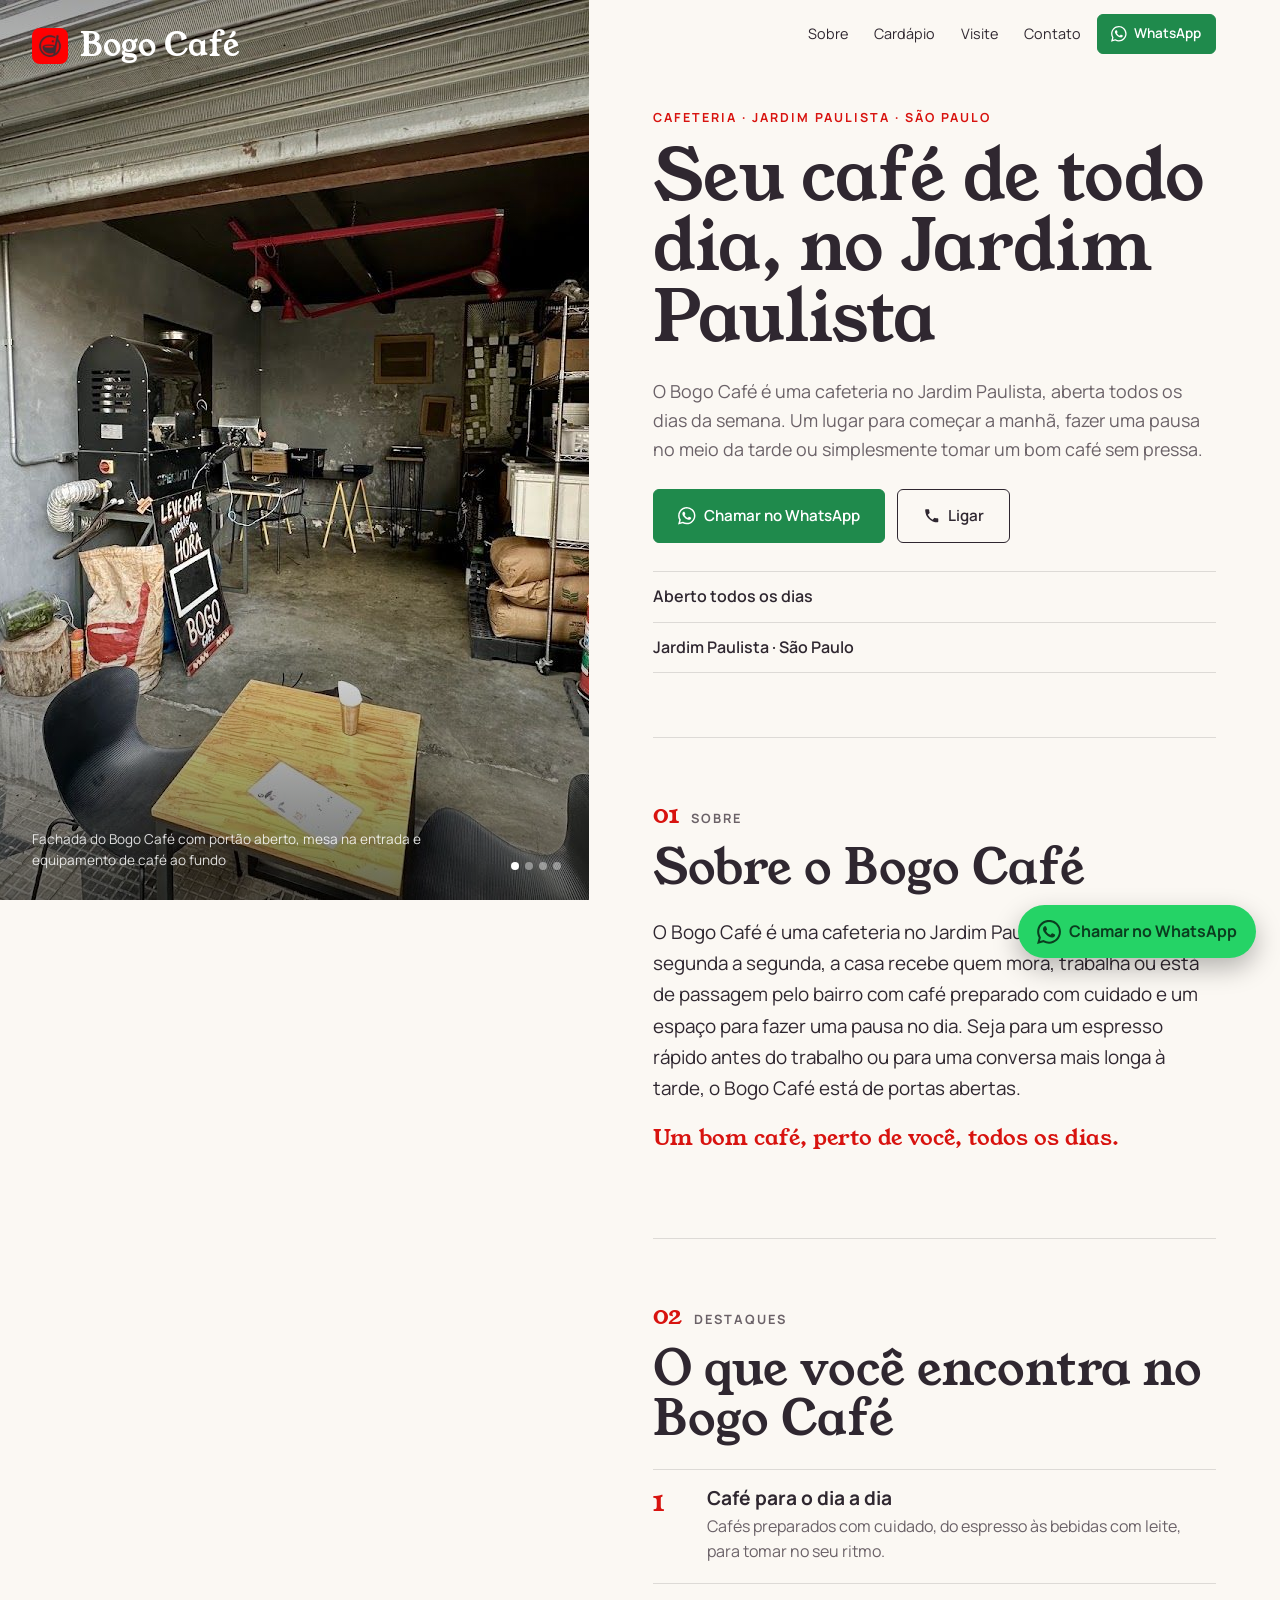
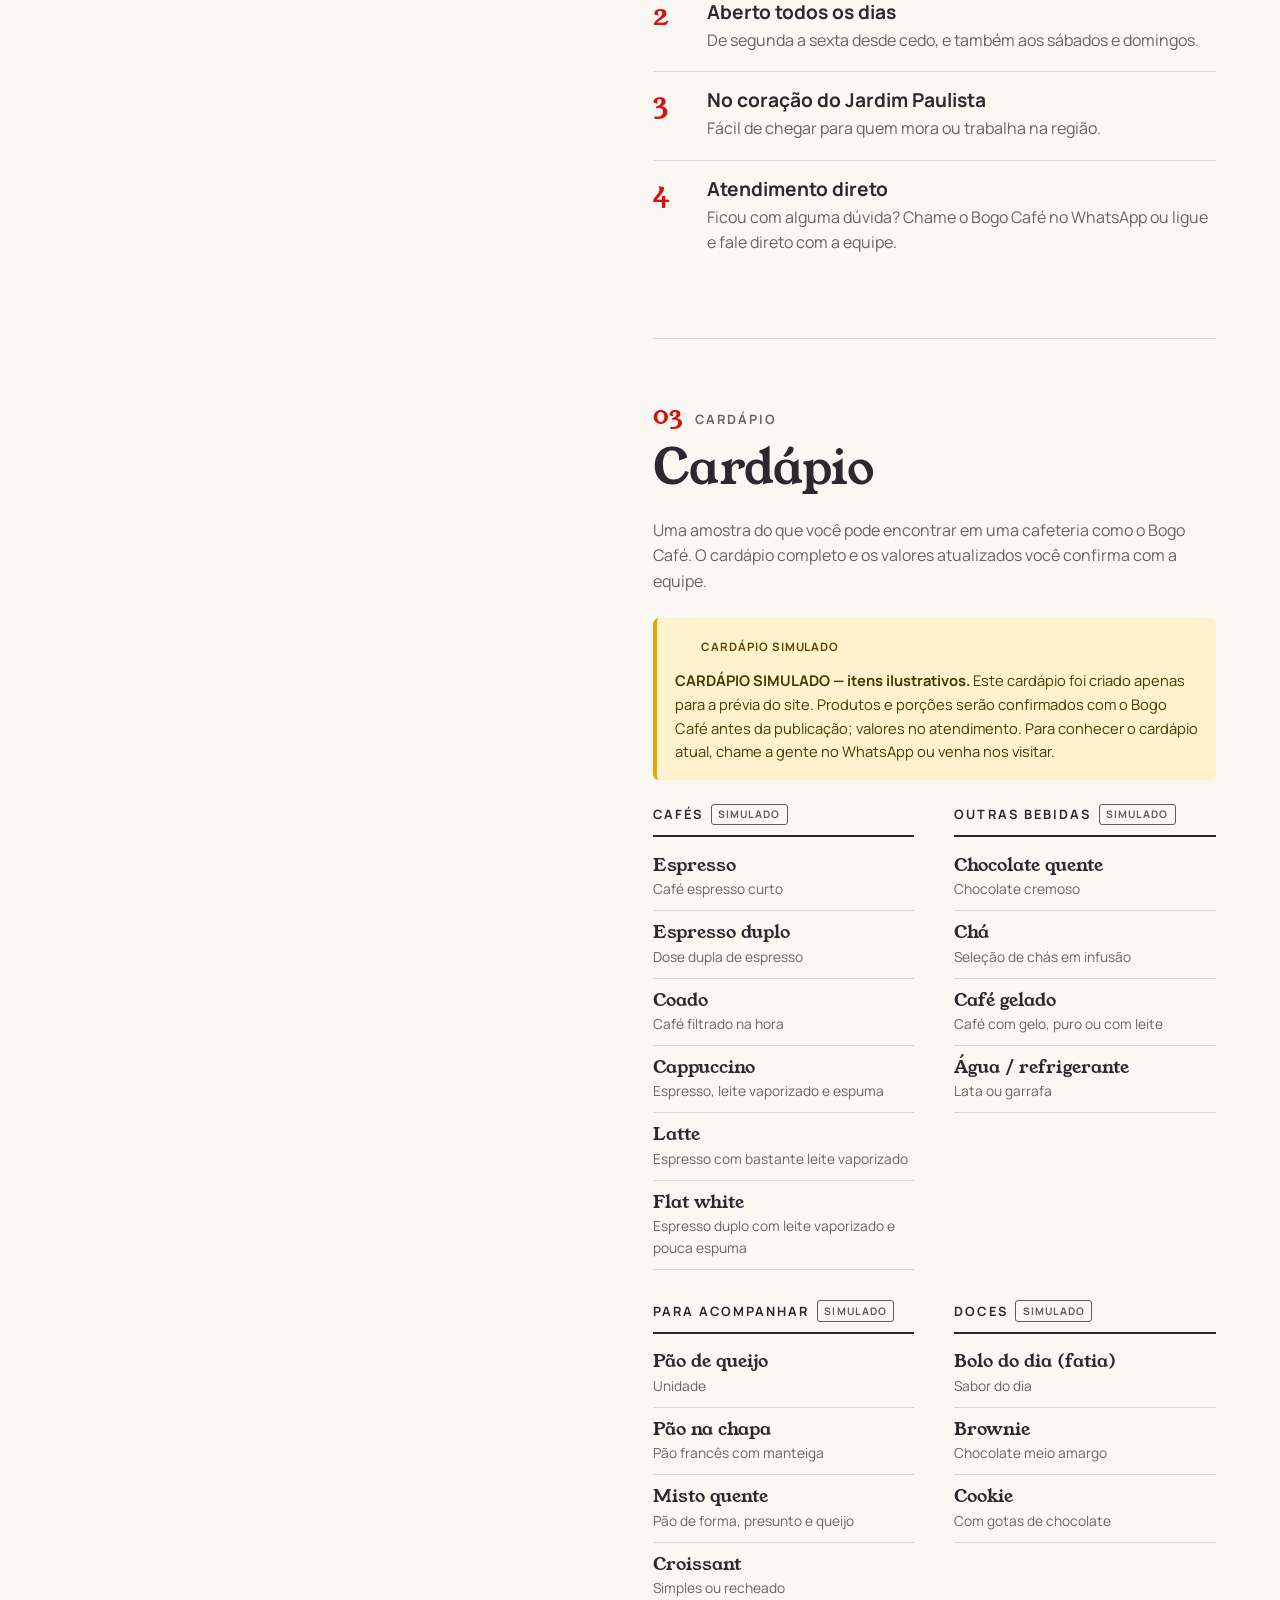
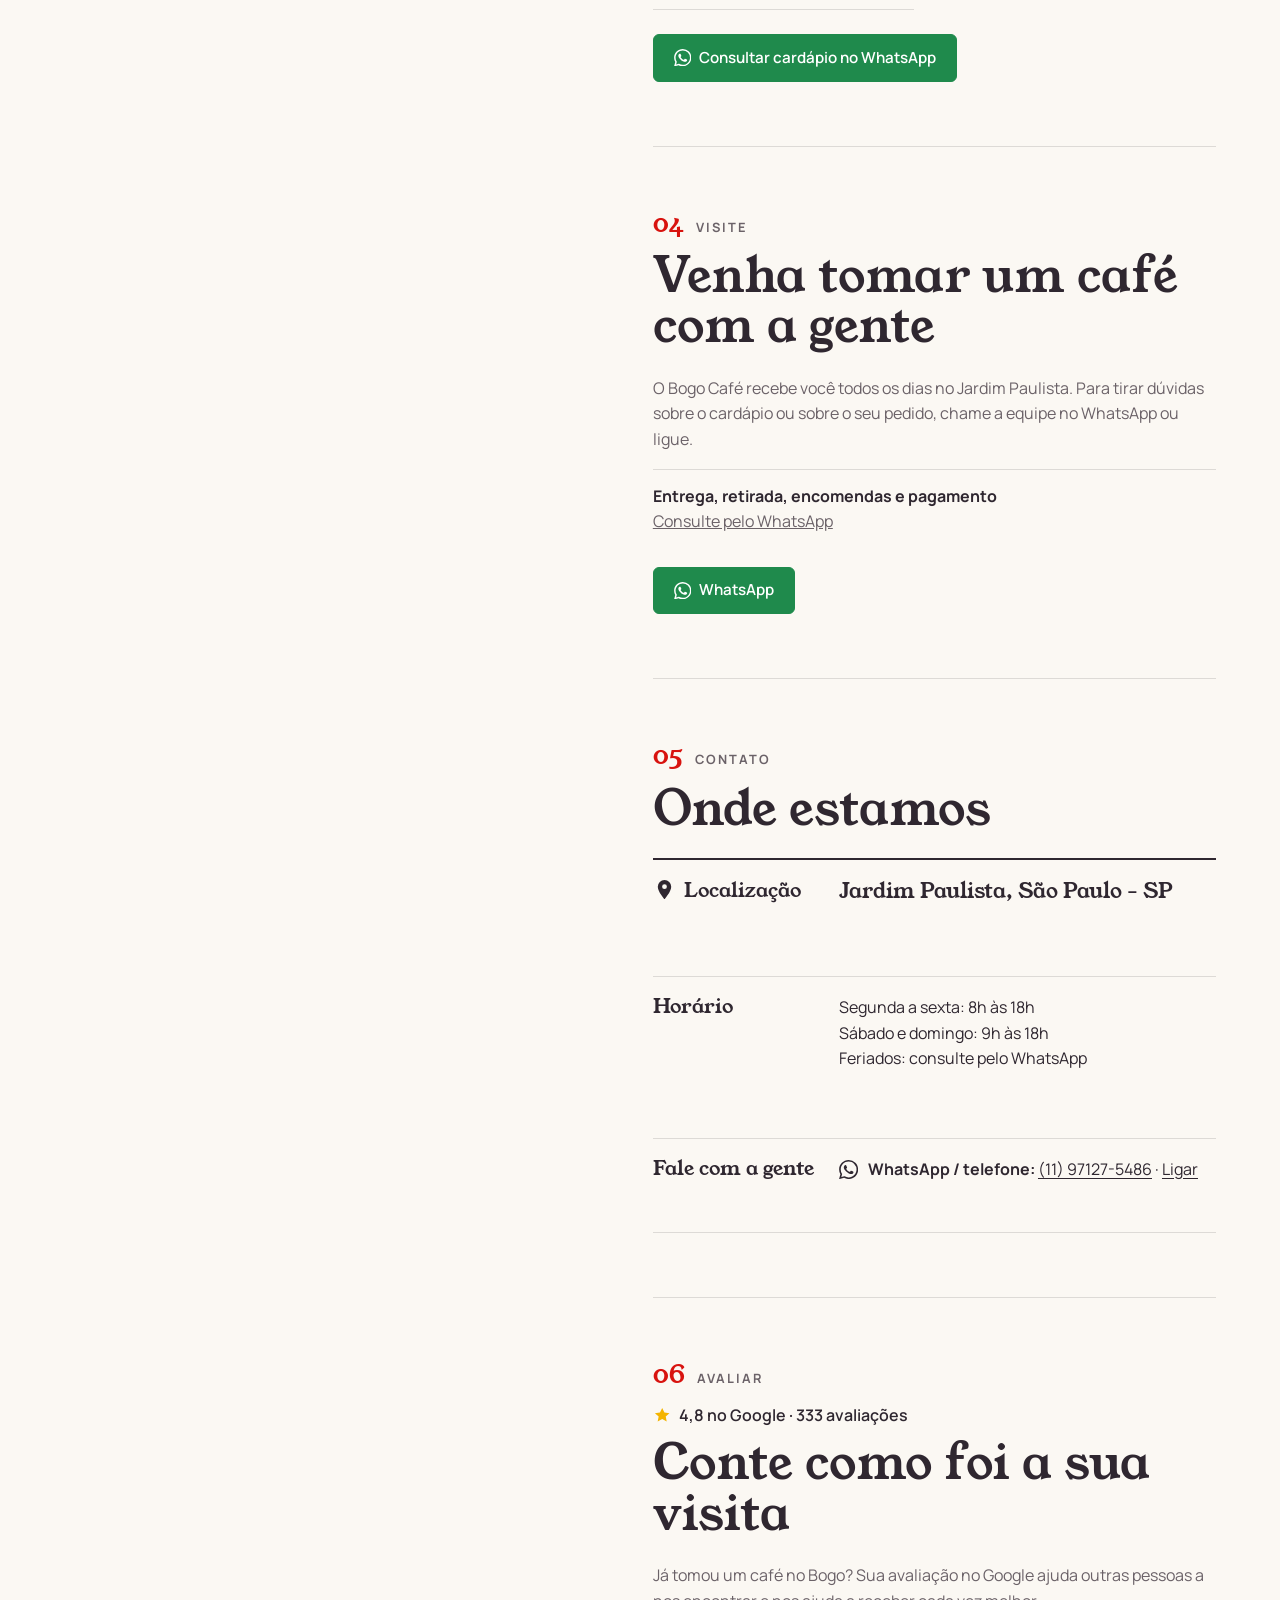
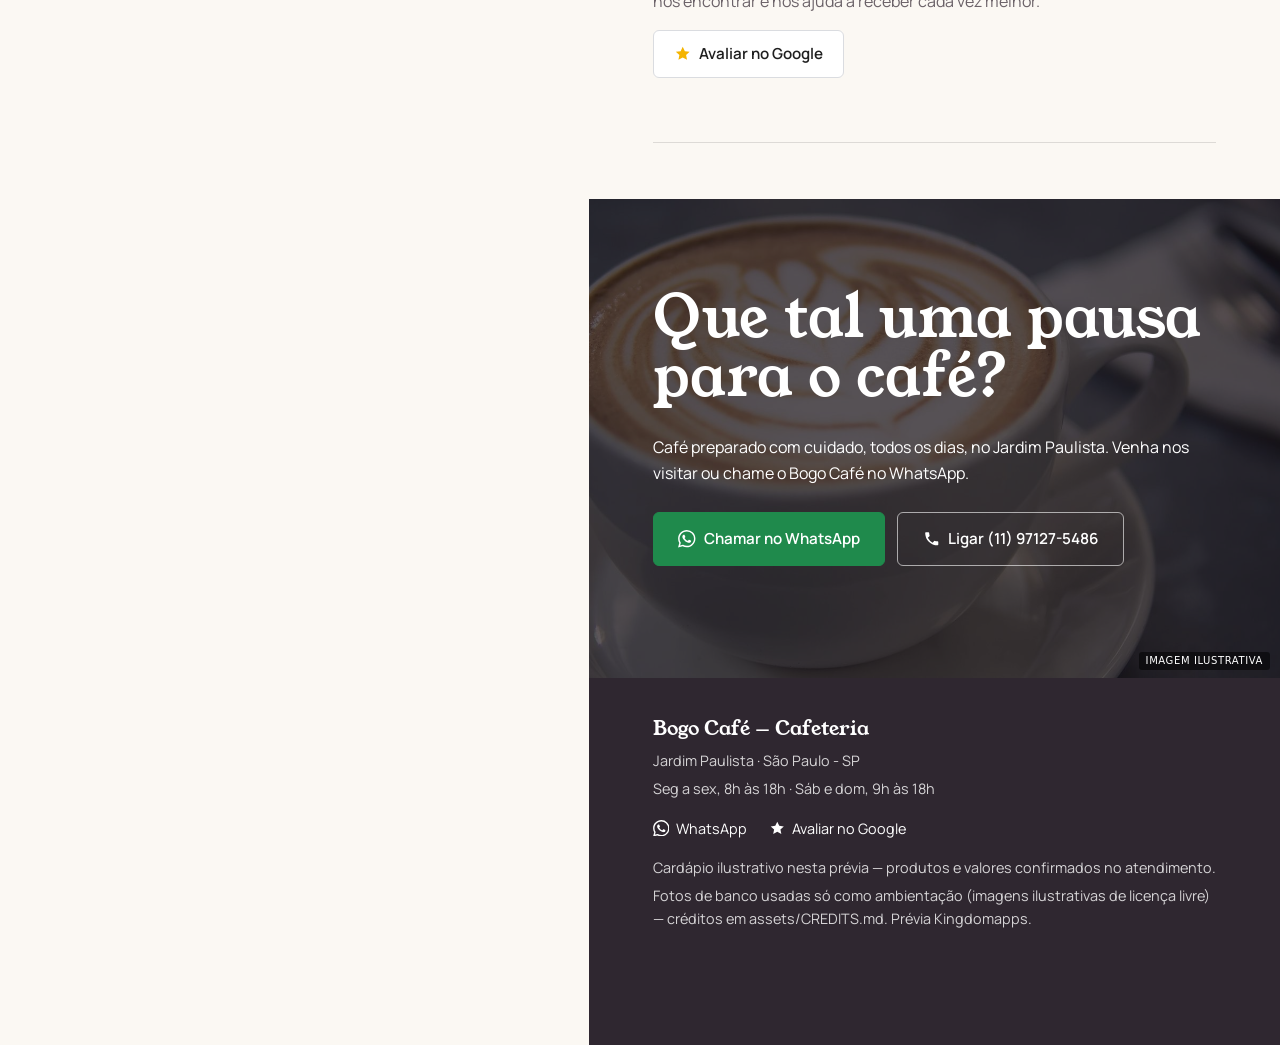
==== commit da4de88f: "publish: Bogo Café — 2 estruturas de layout (copy.md)" ====
--- a/v2/index.html
+++ b/v2/index.html
@@ -51,8 +51,8 @@
 </section>
 <section class="e6-sec" id="cardapio" data-shot="3" aria-labelledby="menu-title">
   <figure class="e6-inline"><img src="../assets/img/fotos-foto-1.jpg" width="675" height="1200" alt="Pátio do Bogo Café com cadeiras de praia listradas, mesinha de madeira e plantas" loading="lazy" decoding="async" /></figure><p class="e6-chap"><span>03</span>Cardápio</p><h2 id="menu-title">Cardápio</h2><p class="e6-muted">Uma amostra do que você pode encontrar em uma cafeteria como o Bogo Café. O cardápio completo e os valores atualizados você confirma com a equipe.</p>
-  <div class="sim-notice" role="note"><span class="sim-badge">Cardápio simulado</span><p><strong>CARDÁPIO SIMULADO — itens e preços ilustrativos.</strong> Este cardápio foi criado apenas para a prévia do site. Produtos, porções e valores serão confirmados com o Bogo Café antes da publicação. Para conhecer o cardápio atual, chame a gente no WhatsApp ou venha nos visitar.</p></div>
-  <div class="e6-menu"><div class="e6-cat"><h3>Cafés <span class="sim-tag">Simulado</span></h3><ul><li><span class="e6-dish">Espresso</span><span class="e6-price">R$ 7</span><span class="e6-desc">Café espresso curto</span></li><li><span class="e6-dish">Espresso duplo</span><span class="e6-price">R$ 10</span><span class="e6-desc">Dose dupla de espresso</span></li><li><span class="e6-dish">Coado</span><span class="e6-price">R$ 10</span><span class="e6-desc">Café filtrado na hora</span></li><li><span class="e6-dish">Cappuccino</span><span class="e6-price">R$ 13</span><span class="e6-desc">Espresso, leite vaporizado e espuma</span></li><li><span class="e6-dish">Latte</span><span class="e6-price">R$ 14</span><span class="e6-desc">Espresso com bastante leite vaporizado</span></li><li><span class="e6-dish">Flat white</span><span class="e6-price">R$ 15</span><span class="e6-desc">Espresso duplo com leite vaporizado e pouca espuma</span></li></ul></div><div class="e6-cat"><h3>Outras bebidas <span class="sim-tag">Simulado</span></h3><ul><li><span class="e6-dish">Chocolate quente</span><span class="e6-price">R$ 15</span><span class="e6-desc">Chocolate cremoso</span></li><li><span class="e6-dish">Chá</span><span class="e6-price">R$ 10</span><span class="e6-desc">Seleção de chás em infusão</span></li><li><span class="e6-dish">Café gelado</span><span class="e6-price">R$ 14</span><span class="e6-desc">Café com gelo, puro ou com leite</span></li><li><span class="e6-dish">Água / refrigerante</span><span class="e6-price">R$ 6</span><span class="e6-desc">Lata ou garrafa</span></li></ul></div><div class="e6-cat"><h3>Para acompanhar <span class="sim-tag">Simulado</span></h3><ul><li><span class="e6-dish">Pão de queijo</span><span class="e6-price">R$ 8</span><span class="e6-desc">Unidade</span></li><li><span class="e6-dish">Pão na chapa</span><span class="e6-price">R$ 9</span><span class="e6-desc">Pão francês com manteiga</span></li><li><span class="e6-dish">Misto quente</span><span class="e6-price">R$ 16</span><span class="e6-desc">Pão de forma, presunto e queijo</span></li><li><span class="e6-dish">Croissant</span><span class="e6-price">R$ 14</span><span class="e6-desc">Simples ou recheado</span></li></ul></div><div class="e6-cat"><h3>Doces <span class="sim-tag">Simulado</span></h3><ul><li><span class="e6-dish">Bolo do dia (fatia)</span><span class="e6-price">R$ 14</span><span class="e6-desc">Sabor do dia</span></li><li><span class="e6-dish">Brownie</span><span class="e6-price">R$ 12</span><span class="e6-desc">Chocolate meio amargo</span></li><li><span class="e6-dish">Cookie</span><span class="e6-price">R$ 9</span><span class="e6-desc">Com gotas de chocolate</span></li></ul></div></div>
+  <div class="sim-notice" role="note"><span class="sim-badge">Cardápio simulado</span><p><strong>CARDÁPIO SIMULADO — itens ilustrativos.</strong> Este cardápio foi criado apenas para a prévia do site. Produtos e porções serão confirmados com o Bogo Café antes da publicação; valores no atendimento. Para conhecer o cardápio atual, chame a gente no WhatsApp ou venha nos visitar.</p></div>
+  <div class="e6-menu"><div class="e6-cat"><h3>Cafés <span class="sim-tag">Simulado</span></h3><ul><li><span class="e6-dish">Espresso</span><span class="e6-desc">Café espresso curto</span></li><li><span class="e6-dish">Espresso duplo</span><span class="e6-desc">Dose dupla de espresso</span></li><li><span class="e6-dish">Coado</span><span class="e6-desc">Café filtrado na hora</span></li><li><span class="e6-dish">Cappuccino</span><span class="e6-desc">Espresso, leite vaporizado e espuma</span></li><li><span class="e6-dish">Latte</span><span class="e6-desc">Espresso com bastante leite vaporizado</span></li><li><span class="e6-dish">Flat white</span><span class="e6-desc">Espresso duplo com leite vaporizado e pouca espuma</span></li></ul></div><div class="e6-cat"><h3>Outras bebidas <span class="sim-tag">Simulado</span></h3><ul><li><span class="e6-dish">Chocolate quente</span><span class="e6-desc">Chocolate cremoso</span></li><li><span class="e6-dish">Chá</span><span class="e6-desc">Seleção de chás em infusão</span></li><li><span class="e6-dish">Café gelado</span><span class="e6-desc">Café com gelo, puro ou com leite</span></li><li><span class="e6-dish">Água / refrigerante</span><span class="e6-desc">Lata ou garrafa</span></li></ul></div><div class="e6-cat"><h3>Para acompanhar <span class="sim-tag">Simulado</span></h3><ul><li><span class="e6-dish">Pão de queijo</span><span class="e6-desc">Unidade</span></li><li><span class="e6-dish">Pão na chapa</span><span class="e6-desc">Pão francês com manteiga</span></li><li><span class="e6-dish">Misto quente</span><span class="e6-desc">Pão de forma, presunto e queijo</span></li><li><span class="e6-dish">Croissant</span><span class="e6-desc">Simples ou recheado</span></li></ul></div><div class="e6-cat"><h3>Doces <span class="sim-tag">Simulado</span></h3><ul><li><span class="e6-dish">Bolo do dia (fatia)</span><span class="e6-desc">Sabor do dia</span></li><li><span class="e6-dish">Brownie</span><span class="e6-desc">Chocolate meio amargo</span></li><li><span class="e6-dish">Cookie</span><span class="e6-desc">Com gotas de chocolate</span></li></ul></div></div>
   <div class="e6-after"><a class="btn btn-wa" href="https://wa.me/5511971275486?text=Ol%C3%A1%21%20Vim%20pelo%20site%20do%20Bogo%20Caf%C3%A9%20e%20gostaria%20de%20mais%20informa%C3%A7%C3%B5es." target="_blank" rel="noopener"><svg viewBox="0 0 24 24" aria-hidden="true" focusable="false"><path fill="currentColor" d="M17.47 14.38c-.3-.15-1.76-.87-2.03-.97-.27-.1-.47-.15-.67.15-.2.3-.77.97-.94 1.16-.17.2-.35.22-.64.07-.3-.15-1.26-.46-2.39-1.47-.88-.79-1.48-1.76-1.65-2.06-.17-.3-.02-.46.13-.6.13-.14.3-.35.45-.52.15-.17.2-.3.3-.5.1-.2.05-.37-.03-.52-.07-.15-.67-1.61-.92-2.2-.24-.58-.49-.5-.67-.51h-.57c-.2 0-.52.07-.8.37-.27.3-1.04 1.02-1.04 2.48s1.07 2.88 1.21 3.07c.15.2 2.1 3.2 5.08 4.49.71.31 1.26.49 1.7.63.71.22 1.36.19 1.87.12.57-.09 1.76-.72 2-1.41.25-.7.25-1.29.18-1.41-.08-.13-.27-.2-.57-.35zM12.05 21.78a9.87 9.87 0 0 1-5.03-1.38l-.36-.21-3.74.98 1-3.65-.24-.37a9.86 9.86 0 0 1-1.51-5.26c0-5.45 4.44-9.88 9.89-9.88 2.64 0 5.12 1.03 6.99 2.9a9.83 9.83 0 0 1 2.89 6.99c0 5.45-4.44 9.88-9.89 9.88zm8.41-18.3A11.82 11.82 0 0 0 12.05 0C5.5 0 .16 5.34.16 11.89c0 2.1.55 4.14 1.59 5.95L.06 24l6.3-1.65a11.88 11.88 0 0 0 5.69 1.45c6.55 0 11.89-5.34 11.89-11.89 0-3.18-1.24-6.17-3.48-8.41z"/></svg><span>Consultar cardápio no WhatsApp</span></a></div>
 </section>
 <section class="e6-sec" id="visite" data-shot="4" aria-labelledby="ent-title">
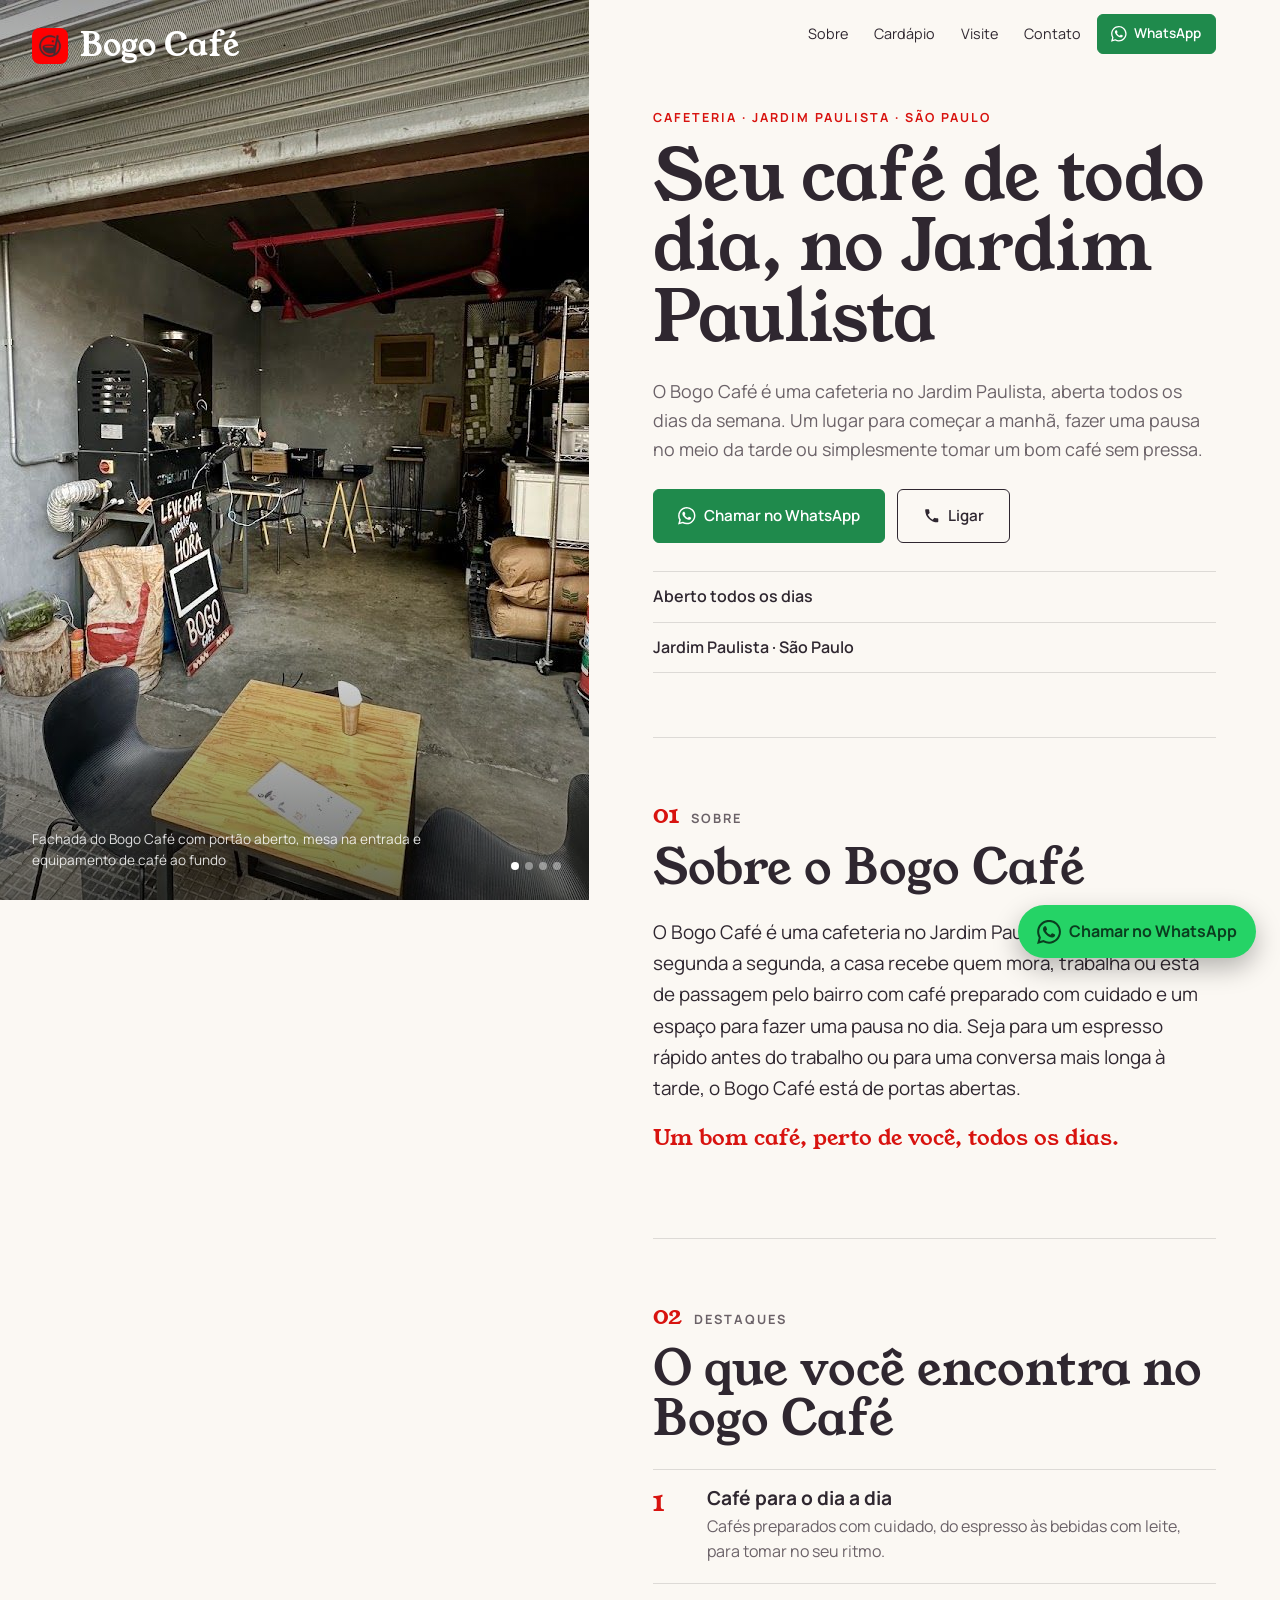
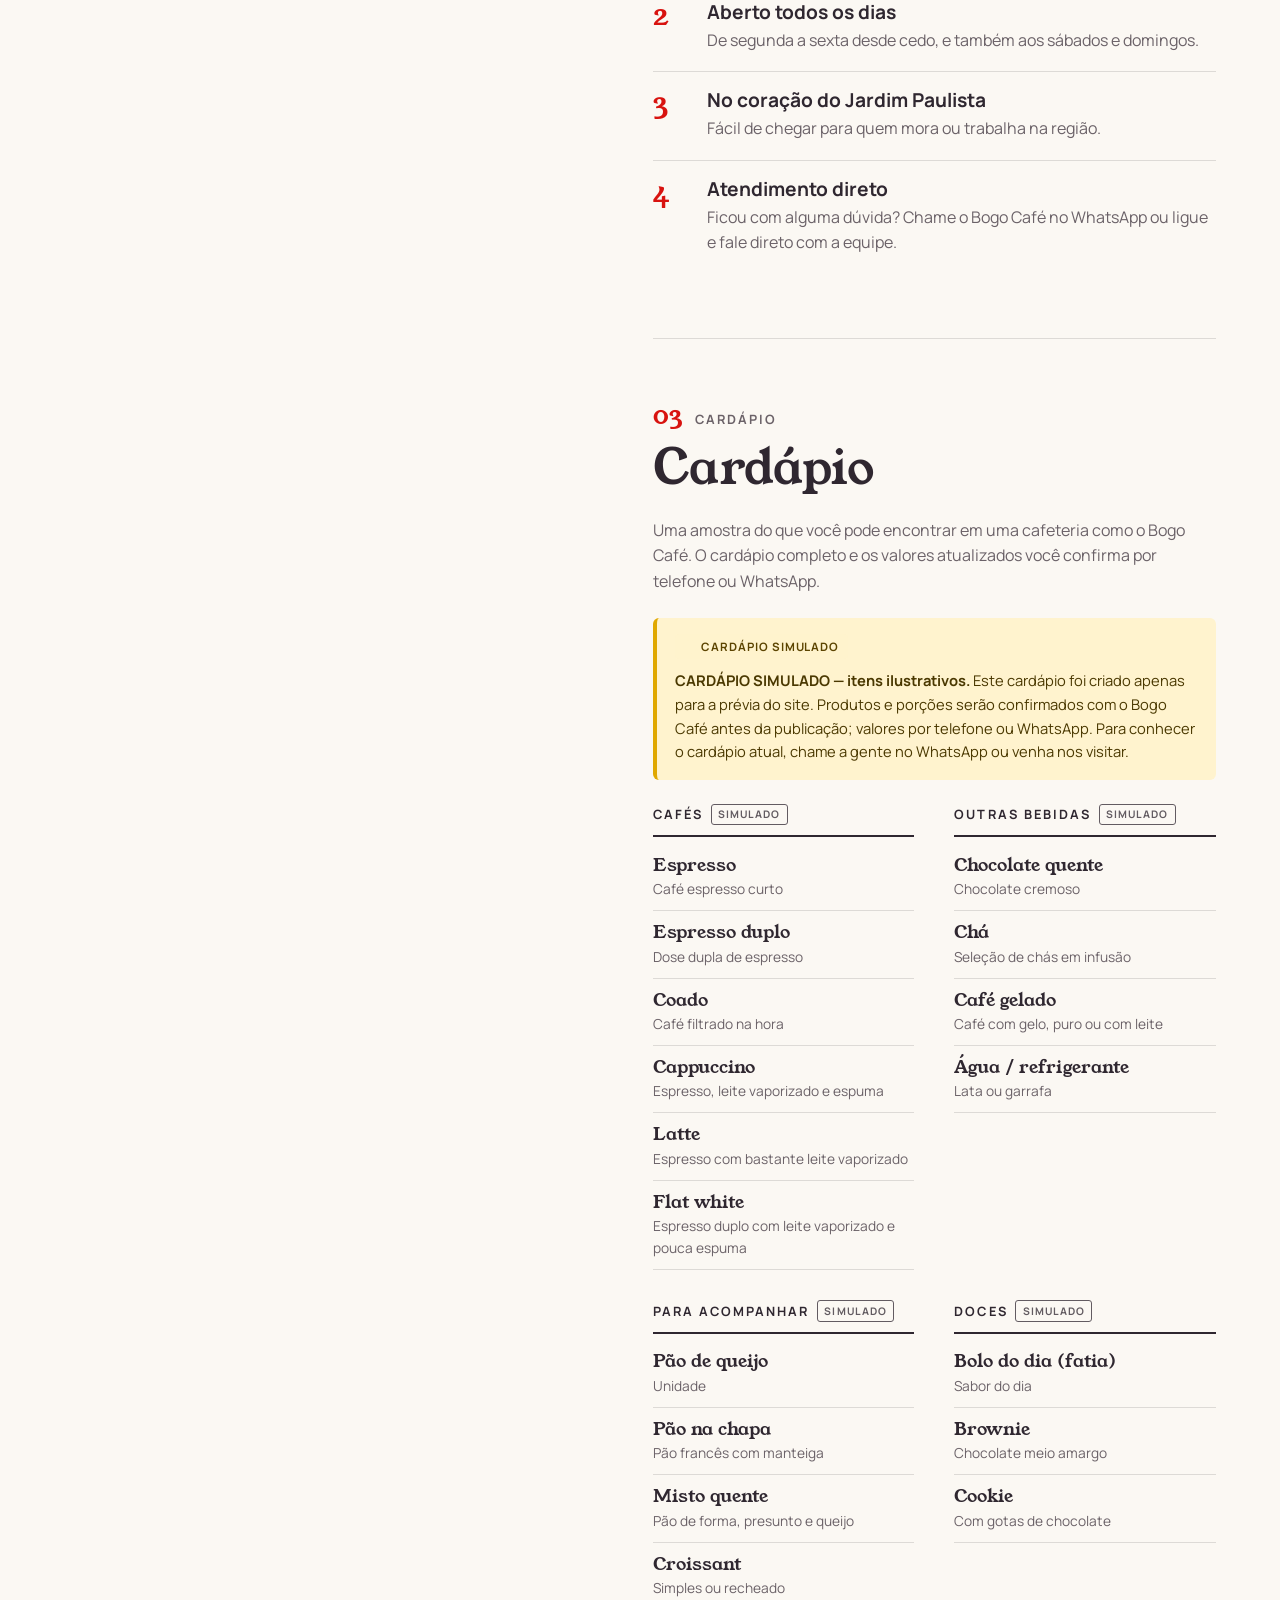
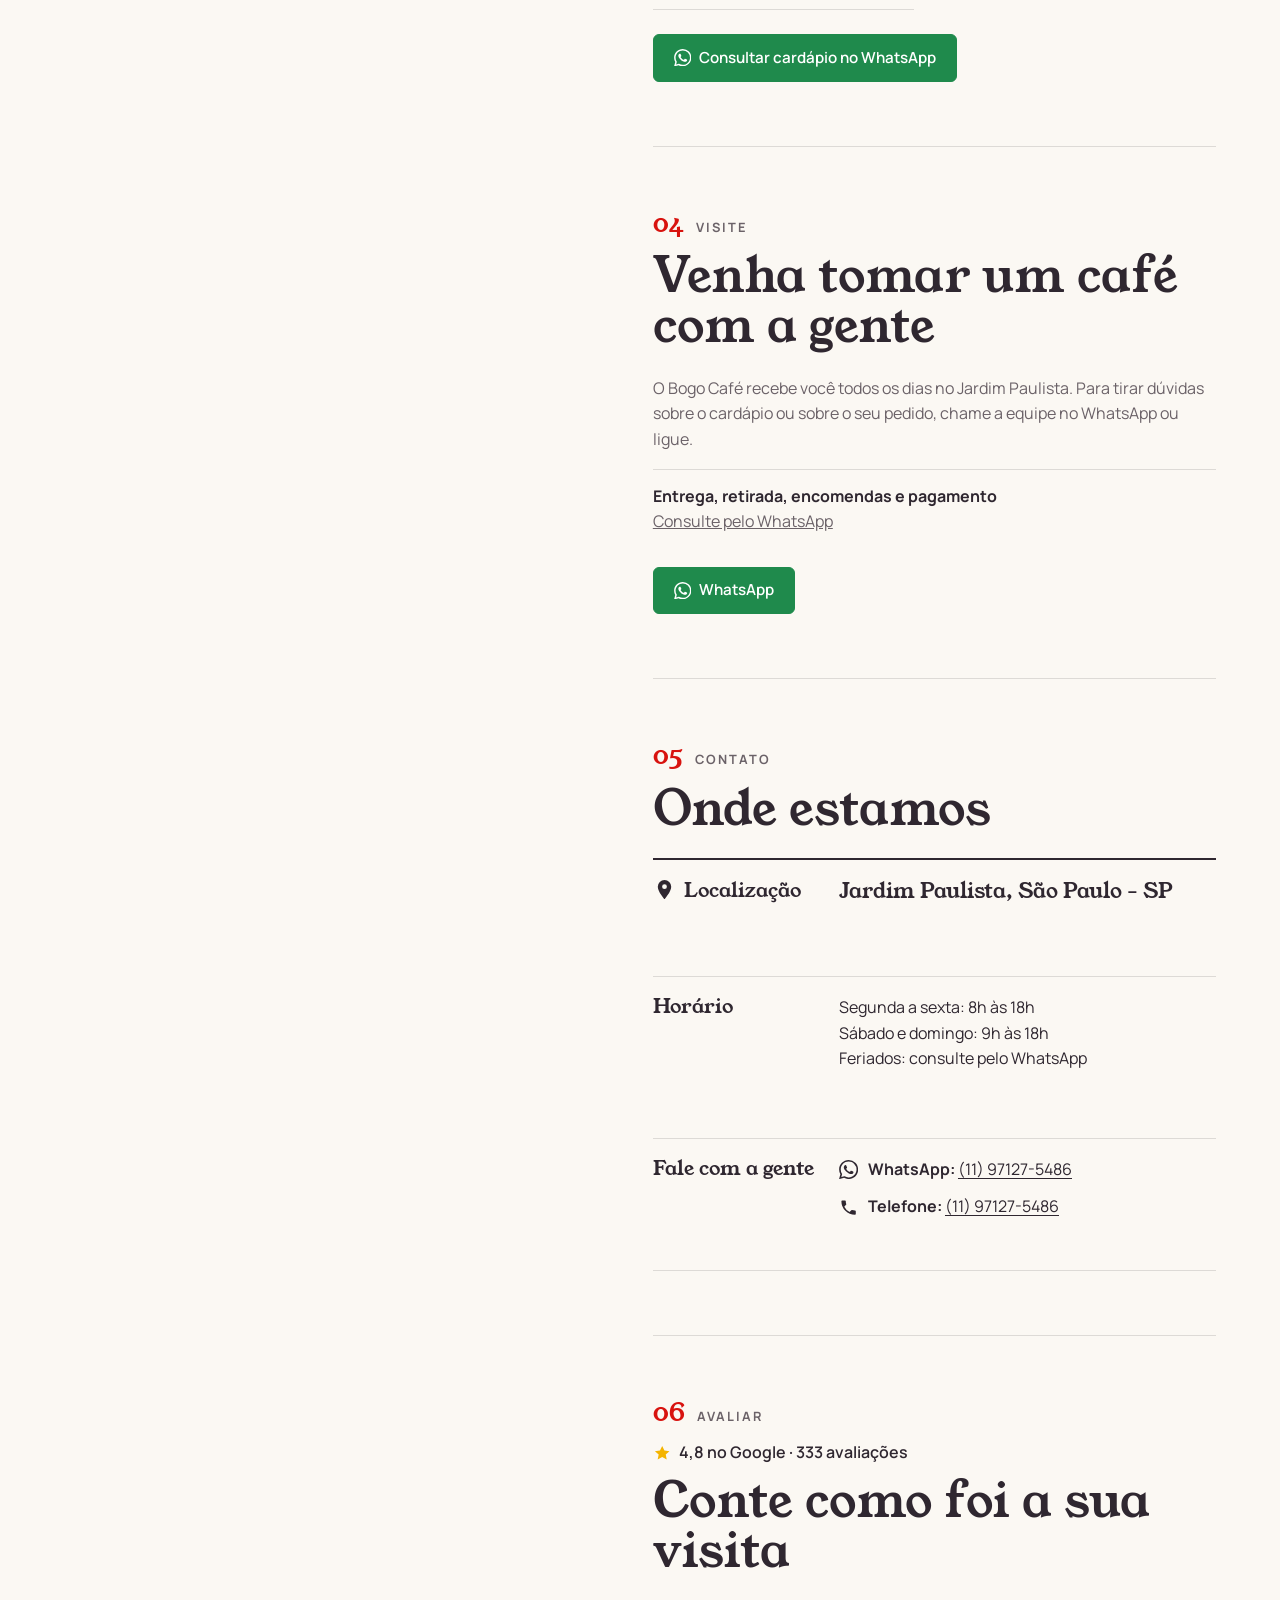
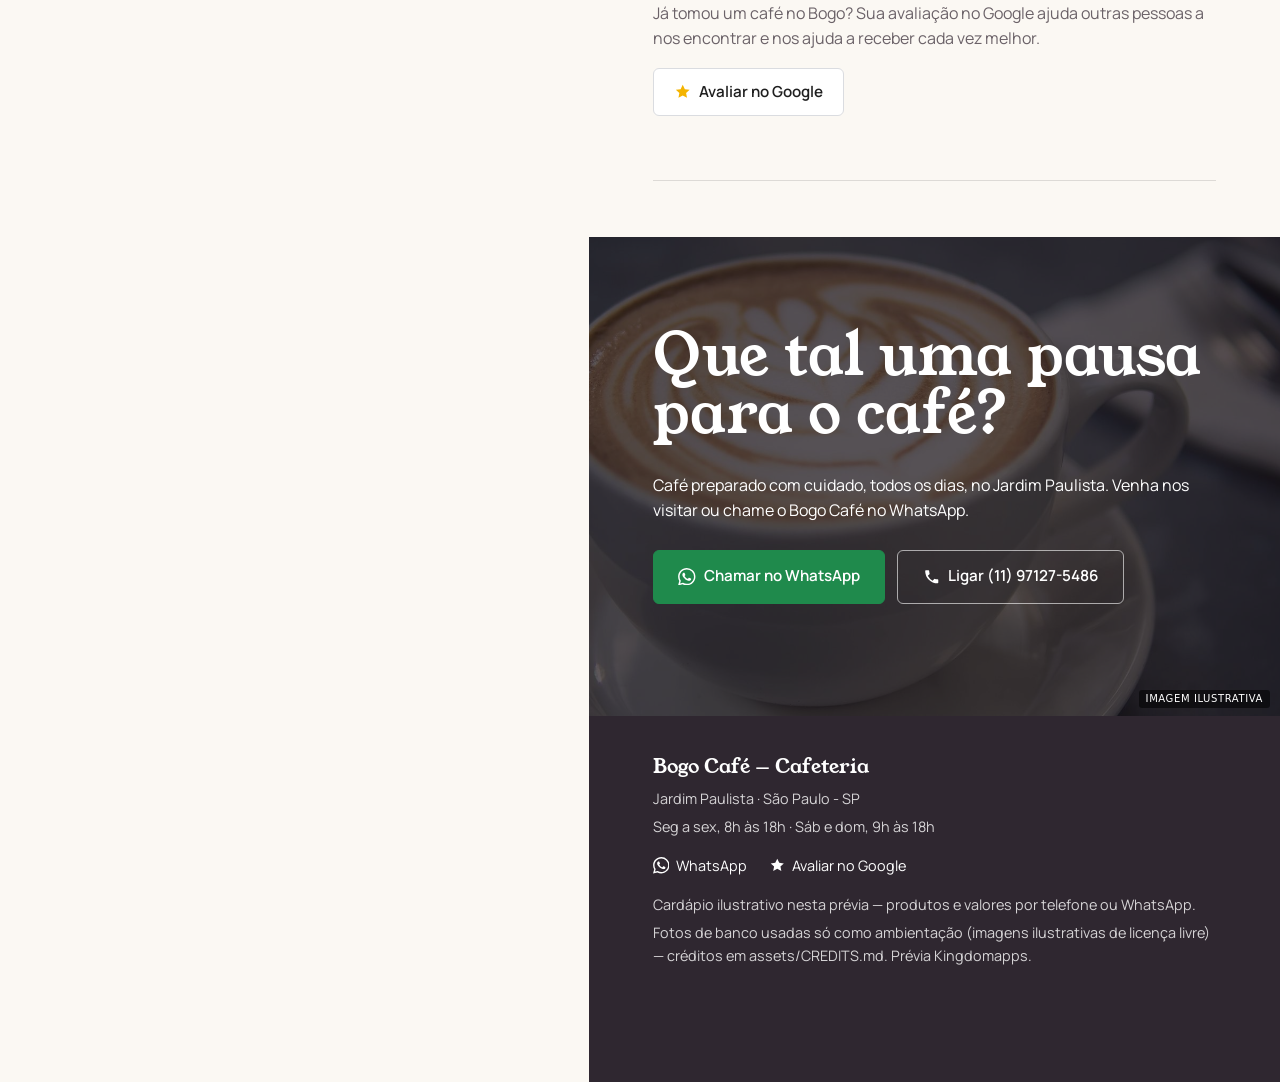
==== commit 0f231887: "publish: Bogo Café — 2 estruturas de layout (copy.md)" ====
--- a/v2/index.html
+++ b/v2/index.html
@@ -50,8 +50,8 @@
   <figure class="e6-inline"><img src="../assets/img/fotos-foto-4.jpg" width="770" height="1200" alt="Café com leite com arte na espuma, café coado, pão de queijo e fatia de bolo sobre mesa de madeira" loading="lazy" decoding="async" /></figure><p class="e6-chap"><span>02</span>Destaques</p><h2 id="dest-title">O que você encontra no Bogo Café</h2><ol class="e6-list"><li><span class="e6-n" aria-hidden="true">1</span><div><h3>Café para o dia a dia</h3><p>Cafés preparados com cuidado, do espresso às bebidas com leite, para tomar no seu ritmo.</p></div></li><li><span class="e6-n" aria-hidden="true">2</span><div><h3>Aberto todos os dias</h3><p>De segunda a sexta desde cedo, e também aos sábados e domingos.</p></div></li><li><span class="e6-n" aria-hidden="true">3</span><div><h3>No coração do Jardim Paulista</h3><p>Fácil de chegar para quem mora ou trabalha na região.</p></div></li><li><span class="e6-n" aria-hidden="true">4</span><div><h3>Atendimento direto</h3><p>Ficou com alguma dúvida? Chame o Bogo Café no WhatsApp ou ligue e fale direto com a equipe.</p></div></li></ol>
 </section>
 <section class="e6-sec" id="cardapio" data-shot="3" aria-labelledby="menu-title">
-  <figure class="e6-inline"><img src="../assets/img/fotos-foto-1.jpg" width="675" height="1200" alt="Pátio do Bogo Café com cadeiras de praia listradas, mesinha de madeira e plantas" loading="lazy" decoding="async" /></figure><p class="e6-chap"><span>03</span>Cardápio</p><h2 id="menu-title">Cardápio</h2><p class="e6-muted">Uma amostra do que você pode encontrar em uma cafeteria como o Bogo Café. O cardápio completo e os valores atualizados você confirma com a equipe.</p>
-  <div class="sim-notice" role="note"><span class="sim-badge">Cardápio simulado</span><p><strong>CARDÁPIO SIMULADO — itens ilustrativos.</strong> Este cardápio foi criado apenas para a prévia do site. Produtos e porções serão confirmados com o Bogo Café antes da publicação; valores no atendimento. Para conhecer o cardápio atual, chame a gente no WhatsApp ou venha nos visitar.</p></div>
+  <figure class="e6-inline"><img src="../assets/img/fotos-foto-1.jpg" width="675" height="1200" alt="Pátio do Bogo Café com cadeiras de praia listradas, mesinha de madeira e plantas" loading="lazy" decoding="async" /></figure><p class="e6-chap"><span>03</span>Cardápio</p><h2 id="menu-title">Cardápio</h2><p class="e6-muted">Uma amostra do que você pode encontrar em uma cafeteria como o Bogo Café. O cardápio completo e os valores atualizados você confirma por telefone ou WhatsApp.</p>
+  <div class="sim-notice" role="note"><span class="sim-badge">Cardápio simulado</span><p><strong>CARDÁPIO SIMULADO — itens ilustrativos.</strong> Este cardápio foi criado apenas para a prévia do site. Produtos e porções serão confirmados com o Bogo Café antes da publicação; valores por telefone ou WhatsApp. Para conhecer o cardápio atual, chame a gente no WhatsApp ou venha nos visitar.</p></div>
   <div class="e6-menu"><div class="e6-cat"><h3>Cafés <span class="sim-tag">Simulado</span></h3><ul><li><span class="e6-dish">Espresso</span><span class="e6-desc">Café espresso curto</span></li><li><span class="e6-dish">Espresso duplo</span><span class="e6-desc">Dose dupla de espresso</span></li><li><span class="e6-dish">Coado</span><span class="e6-desc">Café filtrado na hora</span></li><li><span class="e6-dish">Cappuccino</span><span class="e6-desc">Espresso, leite vaporizado e espuma</span></li><li><span class="e6-dish">Latte</span><span class="e6-desc">Espresso com bastante leite vaporizado</span></li><li><span class="e6-dish">Flat white</span><span class="e6-desc">Espresso duplo com leite vaporizado e pouca espuma</span></li></ul></div><div class="e6-cat"><h3>Outras bebidas <span class="sim-tag">Simulado</span></h3><ul><li><span class="e6-dish">Chocolate quente</span><span class="e6-desc">Chocolate cremoso</span></li><li><span class="e6-dish">Chá</span><span class="e6-desc">Seleção de chás em infusão</span></li><li><span class="e6-dish">Café gelado</span><span class="e6-desc">Café com gelo, puro ou com leite</span></li><li><span class="e6-dish">Água / refrigerante</span><span class="e6-desc">Lata ou garrafa</span></li></ul></div><div class="e6-cat"><h3>Para acompanhar <span class="sim-tag">Simulado</span></h3><ul><li><span class="e6-dish">Pão de queijo</span><span class="e6-desc">Unidade</span></li><li><span class="e6-dish">Pão na chapa</span><span class="e6-desc">Pão francês com manteiga</span></li><li><span class="e6-dish">Misto quente</span><span class="e6-desc">Pão de forma, presunto e queijo</span></li><li><span class="e6-dish">Croissant</span><span class="e6-desc">Simples ou recheado</span></li></ul></div><div class="e6-cat"><h3>Doces <span class="sim-tag">Simulado</span></h3><ul><li><span class="e6-dish">Bolo do dia (fatia)</span><span class="e6-desc">Sabor do dia</span></li><li><span class="e6-dish">Brownie</span><span class="e6-desc">Chocolate meio amargo</span></li><li><span class="e6-dish">Cookie</span><span class="e6-desc">Com gotas de chocolate</span></li></ul></div></div>
   <div class="e6-after"><a class="btn btn-wa" href="https://wa.me/5511971275486?text=Ol%C3%A1%21%20Vim%20pelo%20site%20do%20Bogo%20Caf%C3%A9%20e%20gostaria%20de%20mais%20informa%C3%A7%C3%B5es." target="_blank" rel="noopener"><svg viewBox="0 0 24 24" aria-hidden="true" focusable="false"><path fill="currentColor" d="M17.47 14.38c-.3-.15-1.76-.87-2.03-.97-.27-.1-.47-.15-.67.15-.2.3-.77.97-.94 1.16-.17.2-.35.22-.64.07-.3-.15-1.26-.46-2.39-1.47-.88-.79-1.48-1.76-1.65-2.06-.17-.3-.02-.46.13-.6.13-.14.3-.35.45-.52.15-.17.2-.3.3-.5.1-.2.05-.37-.03-.52-.07-.15-.67-1.61-.92-2.2-.24-.58-.49-.5-.67-.51h-.57c-.2 0-.52.07-.8.37-.27.3-1.04 1.02-1.04 2.48s1.07 2.88 1.21 3.07c.15.2 2.1 3.2 5.08 4.49.71.31 1.26.49 1.7.63.71.22 1.36.19 1.87.12.57-.09 1.76-.72 2-1.41.25-.7.25-1.29.18-1.41-.08-.13-.27-.2-.57-.35zM12.05 21.78a9.87 9.87 0 0 1-5.03-1.38l-.36-.21-3.74.98 1-3.65-.24-.37a9.86 9.86 0 0 1-1.51-5.26c0-5.45 4.44-9.88 9.89-9.88 2.64 0 5.12 1.03 6.99 2.9a9.83 9.83 0 0 1 2.89 6.99c0 5.45-4.44 9.88-9.89 9.88zm8.41-18.3A11.82 11.82 0 0 0 12.05 0C5.5 0 .16 5.34.16 11.89c0 2.1.55 4.14 1.59 5.95L.06 24l6.3-1.65a11.88 11.88 0 0 0 5.69 1.45c6.55 0 11.89-5.34 11.89-11.89 0-3.18-1.24-6.17-3.48-8.41z"/></svg><span>Consultar cardápio no WhatsApp</span></a></div>
 </section>
@@ -61,7 +61,7 @@
 </section>
 <section class="e6-sec" id="contato" data-shot="5" aria-labelledby="ct-title">
   <p class="e6-chap"><span>05</span>Contato</p><h2 id="ct-title">Onde estamos</h2>
-  <div class="e6-sheet"><div class="ct-card ct-addr"><h3><svg viewBox="0 0 24 24" aria-hidden="true" focusable="false"><path fill="currentColor" d="M12 2a7 7 0 0 0-7 7c0 5.25 7 13 7 13s7-7.75 7-13a7 7 0 0 0-7-7zm0 9.5a2.5 2.5 0 1 1 0-5 2.5 2.5 0 0 1 0 5z"/></svg><span>Localização</span></h3><p>Jardim Paulista, São Paulo - SP</p></div><div class="ct-card ct-hours"><h3>Horário</h3><p>Segunda a sexta: 8h às 18h<br />Sábado e domingo: 9h às 18h<br />Feriados: consulte pelo WhatsApp</p><p class="open-badge" data-open-badge hidden></p></div><div class="ct-card"><h3>Fale com a gente</h3><ul class="ct-list"><li><svg viewBox="0 0 24 24" aria-hidden="true" focusable="false"><path fill="currentColor" d="M17.47 14.38c-.3-.15-1.76-.87-2.03-.97-.27-.1-.47-.15-.67.15-.2.3-.77.97-.94 1.16-.17.2-.35.22-.64.07-.3-.15-1.26-.46-2.39-1.47-.88-.79-1.48-1.76-1.65-2.06-.17-.3-.02-.46.13-.6.13-.14.3-.35.45-.52.15-.17.2-.3.3-.5.1-.2.05-.37-.03-.52-.07-.15-.67-1.61-.92-2.2-.24-.58-.49-.5-.67-.51h-.57c-.2 0-.52.07-.8.37-.27.3-1.04 1.02-1.04 2.48s1.07 2.88 1.21 3.07c.15.2 2.1 3.2 5.08 4.49.71.31 1.26.49 1.7.63.71.22 1.36.19 1.87.12.57-.09 1.76-.72 2-1.41.25-.7.25-1.29.18-1.41-.08-.13-.27-.2-.57-.35zM12.05 21.78a9.87 9.87 0 0 1-5.03-1.38l-.36-.21-3.74.98 1-3.65-.24-.37a9.86 9.86 0 0 1-1.51-5.26c0-5.45 4.44-9.88 9.89-9.88 2.64 0 5.12 1.03 6.99 2.9a9.83 9.83 0 0 1 2.89 6.99c0 5.45-4.44 9.88-9.89 9.88zm8.41-18.3A11.82 11.82 0 0 0 12.05 0C5.5 0 .16 5.34.16 11.89c0 2.1.55 4.14 1.59 5.95L.06 24l6.3-1.65a11.88 11.88 0 0 0 5.69 1.45c6.55 0 11.89-5.34 11.89-11.89 0-3.18-1.24-6.17-3.48-8.41z"/></svg><span><strong>WhatsApp / telefone:</strong> <a href="https://wa.me/5511971275486?text=Ol%C3%A1%21%20Vim%20pelo%20site%20do%20Bogo%20Caf%C3%A9%20e%20gostaria%20de%20mais%20informa%C3%A7%C3%B5es." target="_blank" rel="noopener">(11) 97127-5486</a> · <a href="tel:+5511971275486">Ligar</a></span></li></ul></div></div>
+  <div class="e6-sheet"><div class="ct-card ct-addr"><h3><svg viewBox="0 0 24 24" aria-hidden="true" focusable="false"><path fill="currentColor" d="M12 2a7 7 0 0 0-7 7c0 5.25 7 13 7 13s7-7.75 7-13a7 7 0 0 0-7-7zm0 9.5a2.5 2.5 0 1 1 0-5 2.5 2.5 0 0 1 0 5z"/></svg><span>Localização</span></h3><p>Jardim Paulista, São Paulo - SP</p></div><div class="ct-card ct-hours"><h3>Horário</h3><p>Segunda a sexta: 8h às 18h<br />Sábado e domingo: 9h às 18h<br />Feriados: consulte pelo WhatsApp</p><p class="open-badge" data-open-badge hidden></p></div><div class="ct-card"><h3>Fale com a gente</h3><ul class="ct-list"><li><svg viewBox="0 0 24 24" aria-hidden="true" focusable="false"><path fill="currentColor" d="M17.47 14.38c-.3-.15-1.76-.87-2.03-.97-.27-.1-.47-.15-.67.15-.2.3-.77.97-.94 1.16-.17.2-.35.22-.64.07-.3-.15-1.26-.46-2.39-1.47-.88-.79-1.48-1.76-1.65-2.06-.17-.3-.02-.46.13-.6.13-.14.3-.35.45-.52.15-.17.2-.3.3-.5.1-.2.05-.37-.03-.52-.07-.15-.67-1.61-.92-2.2-.24-.58-.49-.5-.67-.51h-.57c-.2 0-.52.07-.8.37-.27.3-1.04 1.02-1.04 2.48s1.07 2.88 1.21 3.07c.15.2 2.1 3.2 5.08 4.49.71.31 1.26.49 1.7.63.71.22 1.36.19 1.87.12.57-.09 1.76-.72 2-1.41.25-.7.25-1.29.18-1.41-.08-.13-.27-.2-.57-.35zM12.05 21.78a9.87 9.87 0 0 1-5.03-1.38l-.36-.21-3.74.98 1-3.65-.24-.37a9.86 9.86 0 0 1-1.51-5.26c0-5.45 4.44-9.88 9.89-9.88 2.64 0 5.12 1.03 6.99 2.9a9.83 9.83 0 0 1 2.89 6.99c0 5.45-4.44 9.88-9.89 9.88zm8.41-18.3A11.82 11.82 0 0 0 12.05 0C5.5 0 .16 5.34.16 11.89c0 2.1.55 4.14 1.59 5.95L.06 24l6.3-1.65a11.88 11.88 0 0 0 5.69 1.45c6.55 0 11.89-5.34 11.89-11.89 0-3.18-1.24-6.17-3.48-8.41z"/></svg><span><strong>WhatsApp:</strong> <a href="https://wa.me/5511971275486?text=Ol%C3%A1%21%20Vim%20pelo%20site%20do%20Bogo%20Caf%C3%A9%20e%20gostaria%20de%20mais%20informa%C3%A7%C3%B5es." target="_blank" rel="noopener">(11) 97127-5486</a></span></li><li><svg viewBox="0 0 24 24" aria-hidden="true" focusable="false"><path fill="currentColor" d="M6.6 10.8a15.1 15.1 0 0 0 6.6 6.6l2.2-2.2a1 1 0 0 1 1-.25 11.4 11.4 0 0 0 3.6.57 1 1 0 0 1 1 1V20a1 1 0 0 1-1 1A17 17 0 0 1 3 4a1 1 0 0 1 1-1h3.5a1 1 0 0 1 1 1c0 1.25.2 2.45.57 3.57a1 1 0 0 1-.25 1z"/></svg><span><strong>Telefone:</strong> <a href="tel:+5511971275486">(11) 97127-5486</a></span></li></ul></div></div>
 </section>
 <section class="e6-sec e6-review" id="avaliar" data-shot="6" aria-labelledby="av-title">
   <p class="e6-chap"><span>06</span>Avaliar</p><p class="selo"><svg viewBox="0 0 24 24" aria-hidden="true" focusable="false"><path fill="currentColor" d="M12 2.5l2.9 6 6.6.8-4.9 4.5 1.3 6.5L12 17.1l-5.9 3.2 1.3-6.5L2.5 9.3l6.6-.8z"/></svg><span>4,8 no Google · 333 avaliações</span></p><h2 id="av-title">Conte como foi a sua visita</h2><p class="e6-muted">Já tomou um café no Bogo? Sua avaliação no Google ajuda outras pessoas a nos encontrar e nos ajuda a receber cada vez melhor.</p><a class="btn btn-review" href="https://search.google.com/local/writereview?placeid=ChIJn5qVHu9ZzpQRwru6_Yf-N1U" target="_blank" rel="noopener"><svg viewBox="0 0 24 24" aria-hidden="true" focusable="false"><path fill="currentColor" d="M12 2.5l2.9 6 6.6.8-4.9 4.5 1.3 6.5L12 17.1l-5.9 3.2 1.3-6.5L2.5 9.3l6.6-.8z"/></svg><span>Avaliar no Google</span></a>
@@ -74,7 +74,7 @@
 <footer class="site-footer e6-footer">
   <p class="f-name">Bogo Café — Cafeteria</p><p>Jardim Paulista · São Paulo - SP</p><p>Seg a sex, 8h às 18h · Sáb e dom, 9h às 18h</p>
   <nav class="f-links" aria-label="Links"><a href="https://wa.me/5511971275486?text=Ol%C3%A1%21%20Vim%20pelo%20site%20do%20Bogo%20Caf%C3%A9%20e%20gostaria%20de%20mais%20informa%C3%A7%C3%B5es." target="_blank" rel="noopener"><svg viewBox="0 0 24 24" aria-hidden="true" focusable="false"><path fill="currentColor" d="M17.47 14.38c-.3-.15-1.76-.87-2.03-.97-.27-.1-.47-.15-.67.15-.2.3-.77.97-.94 1.16-.17.2-.35.22-.64.07-.3-.15-1.26-.46-2.39-1.47-.88-.79-1.48-1.76-1.65-2.06-.17-.3-.02-.46.13-.6.13-.14.3-.35.45-.52.15-.17.2-.3.3-.5.1-.2.05-.37-.03-.52-.07-.15-.67-1.61-.92-2.2-.24-.58-.49-.5-.67-.51h-.57c-.2 0-.52.07-.8.37-.27.3-1.04 1.02-1.04 2.48s1.07 2.88 1.21 3.07c.15.2 2.1 3.2 5.08 4.49.71.31 1.26.49 1.7.63.71.22 1.36.19 1.87.12.57-.09 1.76-.72 2-1.41.25-.7.25-1.29.18-1.41-.08-.13-.27-.2-.57-.35zM12.05 21.78a9.87 9.87 0 0 1-5.03-1.38l-.36-.21-3.74.98 1-3.65-.24-.37a9.86 9.86 0 0 1-1.51-5.26c0-5.45 4.44-9.88 9.89-9.88 2.64 0 5.12 1.03 6.99 2.9a9.83 9.83 0 0 1 2.89 6.99c0 5.45-4.44 9.88-9.89 9.88zm8.41-18.3A11.82 11.82 0 0 0 12.05 0C5.5 0 .16 5.34.16 11.89c0 2.1.55 4.14 1.59 5.95L.06 24l6.3-1.65a11.88 11.88 0 0 0 5.69 1.45c6.55 0 11.89-5.34 11.89-11.89 0-3.18-1.24-6.17-3.48-8.41z"/></svg><span>WhatsApp</span></a><a href="https://search.google.com/local/writereview?placeid=ChIJn5qVHu9ZzpQRwru6_Yf-N1U" target="_blank" rel="noopener"><svg viewBox="0 0 24 24" aria-hidden="true" focusable="false"><path fill="currentColor" d="M12 2.5l2.9 6 6.6.8-4.9 4.5 1.3 6.5L12 17.1l-5.9 3.2 1.3-6.5L2.5 9.3l6.6-.8z"/></svg><span>Avaliar no Google</span></a></nav>
-  <p class="f-note">Cardápio ilustrativo nesta prévia — produtos e valores confirmados no atendimento.</p>
+  <p class="f-note">Cardápio ilustrativo nesta prévia — produtos e valores por telefone ou WhatsApp.</p>
   <p class="f-credit">Fotos de banco usadas só como ambientação (imagens ilustrativas de licença livre) — créditos em assets/CREDITS.md. Prévia Kingdomapps.</p>
 </footer>
 </div>
